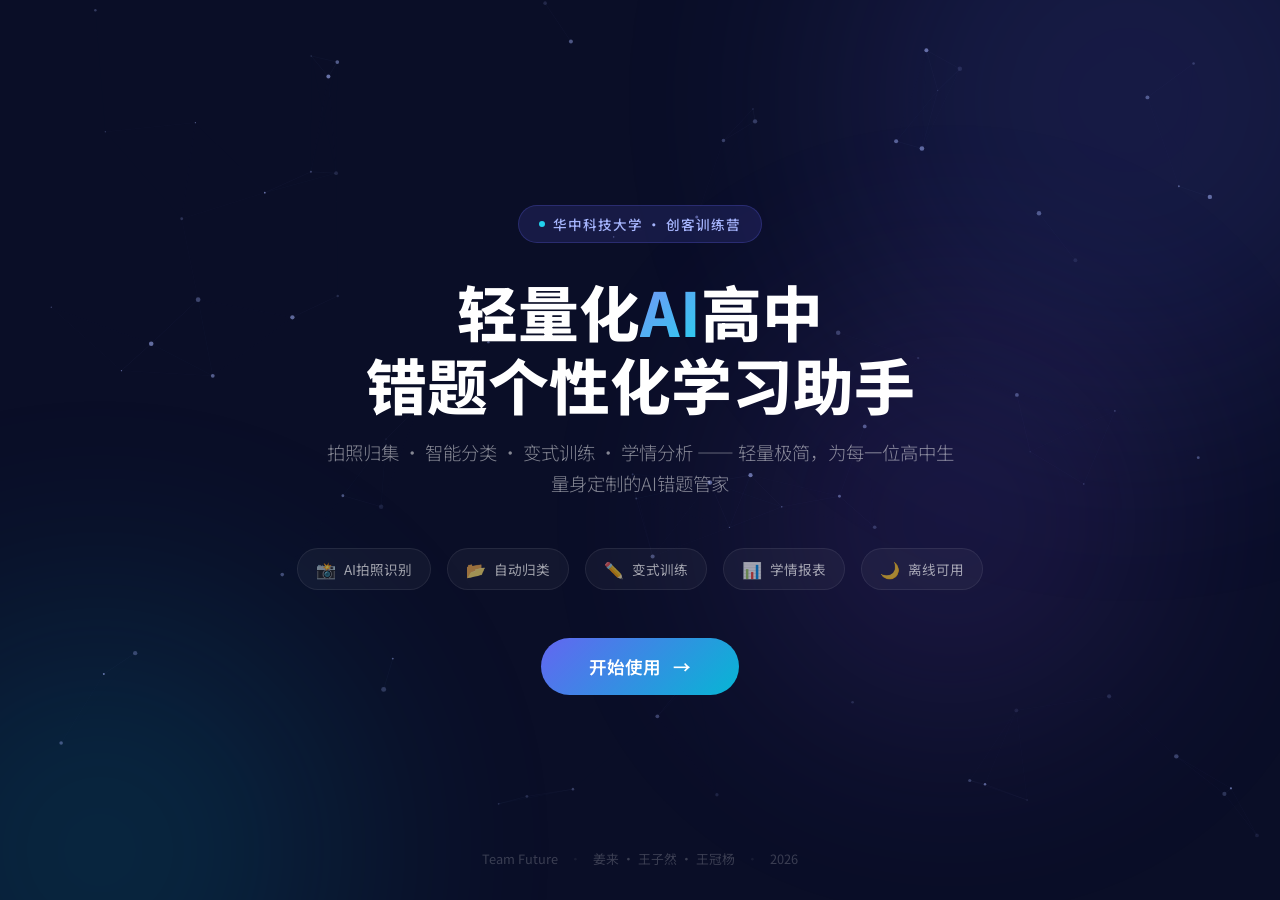
==== index.html @ 43b1c785 "Add files via upload" ====
<!DOCTYPE html>
<html lang="zh-CN">
<head>
<meta charset="UTF-8">
<meta name="viewport" content="width=device-width, initial-scale=1.0">
<title>轻量化AI高中错题个性化学习助手</title>
<style>
  @import url('https://fonts.googleapis.com/css2?family=Inter:wght@300;400;500;600;700;800&family=Noto+Sans+SC:wght@300;400;500;600;700;800&display=swap');

  * { margin: 0; padding: 0; box-sizing: border-box; }

  body {
    font-family: 'Noto Sans SC', 'Inter', -apple-system, BlinkMacSystemFont, sans-serif;
    background: #0a0e27;
    color: #fff;
    overflow: hidden;
    height: 100vh;
    width: 100vw;
  }

  /* 背景粒子 */
  #particles-canvas {
    position: fixed;
    top: 0; left: 0;
    width: 100%; height: 100%;
    z-index: 0;
    pointer-events: none;
  }

  /* 背景渐变 */
  .bg-glow {
    position: fixed;
    border-radius: 50%;
    filter: blur(120px);
    opacity: 0.15;
    pointer-events: none;
    z-index: 0;
  }
  .bg-glow-1 {
    width: 600px; height: 600px;
    background: #6366f1;
    top: -200px; right: -150px;
    animation: glowFloat 20s ease-in-out infinite;
  }
  .bg-glow-2 {
    width: 500px; height: 500px;
    background: #06b6d4;
    bottom: -200px; left: -150px;
    animation: glowFloat 25s ease-in-out infinite reverse;
  }
  .bg-glow-3 {
    width: 400px; height: 400px;
    background: #8b5cf6;
    bottom: 20%; right: 10%;
    animation: glowFloat 18s ease-in-out infinite 5s;
  }

  @keyframes glowFloat {
    0%, 100% { transform: translate(0, 0) scale(1); }
    33% { transform: translate(30px, -50px) scale(1.1); }
    66% { transform: translate(-20px, 30px) scale(0.9); }
  }

  /* 主容器 */
  .container {
    position: relative;
    z-index: 1;
    display: flex;
    flex-direction: column;
    align-items: center;
    justify-content: center;
    height: 100vh;
    padding: 2rem;
    text-align: center;
  }

  /* 顶部标签 */
  .badge {
    display: inline-flex;
    align-items: center;
    gap: 8px;
    padding: 8px 20px;
    border-radius: 100px;
    background: rgba(99, 102, 241, 0.15);
    border: 1px solid rgba(99, 102, 241, 0.25);
    font-size: 0.85rem;
    font-weight: 500;
    color: #a5b4fc;
    letter-spacing: 1px;
    margin-bottom: 2rem;
    opacity: 0;
    animation: fadeSlideUp 0.8s ease 0.2s forwards;
  }
  .badge .dot {
    width: 6px; height: 6px;
    border-radius: 50%;
    background: #22d3ee;
    animation: pulse 2s ease-in-out infinite;
  }
  @keyframes pulse {
    0%, 100% { opacity: 1; }
    50% { opacity: 0.3; }
  }

  /* 主标题 */
  .main-title {
    font-size: clamp(2.2rem, 5vw, 3.8rem);
    font-weight: 800;
    line-height: 1.2;
    margin-bottom: 1rem;
    opacity: 0;
    animation: fadeSlideUp 0.8s ease 0.4s forwards;
  }
  .main-title .highlight {
    background: linear-gradient(135deg, #818cf8, #22d3ee);
    -webkit-background-clip: text;
    -webkit-text-fill-color: transparent;
    background-clip: text;
  }

  /* 副标题 */
  .subtitle {
    font-size: clamp(0.95rem, 1.5vw, 1.15rem);
    font-weight: 300;
    color: rgba(255,255,255,0.5);
    max-width: 640px;
    line-height: 1.7;
    margin-bottom: 3rem;
    opacity: 0;
    animation: fadeSlideUp 0.8s ease 0.6s forwards;
  }

  /* 特性列表 */
  .features {
    display: flex;
    gap: 1rem;
    flex-wrap: wrap;
    justify-content: center;
    margin-bottom: 3rem;
    opacity: 0;
    animation: fadeSlideUp 0.8s ease 0.8s forwards;
  }
  .feature-item {
    display: flex;
    align-items: center;
    gap: 8px;
    padding: 8px 18px;
    border-radius: 100px;
    background: rgba(255,255,255,0.04);
    border: 1px solid rgba(255,255,255,0.08);
    font-size: 0.85rem;
    font-weight: 400;
    color: rgba(255,255,255,0.6);
  }
  .feature-item .icon {
    font-size: 1rem;
  }

  /* 按钮 */
  .btn-start {
    display: inline-flex;
    align-items: center;
    gap: 12px;
    padding: 16px 48px;
    border-radius: 60px;
    border: none;
    background: linear-gradient(135deg, #6366f1, #06b6d4);
    color: #fff;
    font-family: inherit;
    font-size: 1.1rem;
    font-weight: 600;
    cursor: pointer;
    transition: transform 0.2s ease, box-shadow 0.2s ease;
    opacity: 0;
    animation: fadeSlideUp 0.8s ease 1.0s forwards;
    position: relative;
    overflow: hidden;
  }
  .btn-start::before {
    content: '';
    position: absolute;
    inset: 0;
    border-radius: inherit;
    background: linear-gradient(135deg, #818cf8, #22d3ee);
    opacity: 0;
    transition: opacity 0.3s ease;
  }
  .btn-start:hover {
    transform: translateY(-2px);
    box-shadow: 0 12px 40px rgba(99, 102, 241, 0.35);
  }
  .btn-start:hover::before {
    opacity: 1;
  }
  .btn-start span {
    position: relative;
    z-index: 1;
  }
  .btn-start .arrow {
    position: relative;
    z-index: 1;
    transition: transform 0.3s ease;
  }
  .btn-start:hover .arrow {
    transform: translateX(4px);
  }

  /* 底部信息 */
  .footer {
    position: fixed;
    bottom: 2rem;
    left: 0;
    right: 0;
    text-align: center;
    font-size: 0.8rem;
    color: rgba(255,255,255,0.2);
    z-index: 1;
    opacity: 0;
    animation: fadeSlideUp 0.8s ease 1.4s forwards;
  }
  .footer .team {
    display: inline-flex;
    align-items: center;
    gap: 6px;
  }
  .footer .sep {
    margin: 0 8px;
    opacity: 0.3;
  }

  /* 动画 */
  @keyframes fadeSlideUp {
    from {
      opacity: 0;
      transform: translateY(20px);
    }
    to {
      opacity: 1;
      transform: translateY(0);
    }
  }

  /* 响应式 */
  @media (max-width: 640px) {
    .features { gap: 0.6rem; }
    .feature-item { padding: 6px 14px; font-size: 0.78rem; }
    .btn-start { padding: 14px 36px; font-size: 1rem; }
  }
</style>
</head>
<body>

  <!-- 背景光晕 -->
  <div class="bg-glow bg-glow-1"></div>
  <div class="bg-glow bg-glow-2"></div>
  <div class="bg-glow bg-glow-3"></div>

  <!-- 粒子画布 -->
  <canvas id="particles-canvas"></canvas>

  <!-- 主要内容 -->
  <div class="container">
    <div class="badge">
      <span class="dot"></span>
      华中科技大学 · 创客训练营
    </div>

    <h1 class="main-title">
      轻量化<span class="highlight">AI</span>高中<br>
      错题个性化学习助手
    </h1>

    <p class="subtitle">
      拍照归集 · 智能分类 · 变式训练 ·
      学情分析 —— 轻量极简，为每一位高中生量身定制的AI错题管家
    </p>

    <div class="features">
      <div class="feature-item"><span class="icon">📸</span> AI拍照识别</div>
      <div class="feature-item"><span class="icon">📂</span> 自动归类</div>
      <div class="feature-item"><span class="icon">✏️</span> 变式训练</div>
      <div class="feature-item"><span class="icon">📊</span> 学情报表</div>
      <div class="feature-item"><span class="icon">🌙</span> 离线可用</div>
    </div>

    <button class="btn-start" onclick="enterApp()">
      <span>开始使用</span>
      <span class="arrow">→</span>
    </button>
  </div>

  <!-- 底部 -->
  <div class="footer">
    <span class="team">Team Future</span>
    <span class="sep">·</span>
    <span>姜来 · 王子然 · 王冠杨</span>
    <span class="sep">·</span>
    <span>2026</span>
  </div>

  <script>
    // 粒子系统
    const canvas = document.getElementById('particles-canvas');
    const ctx = canvas.getContext('2d');
    let particles = [];
    let animationId;

    function resizeCanvas() {
      canvas.width = window.innerWidth;
      canvas.height = window.innerHeight;
    }
    window.addEventListener('resize', resizeCanvas);
    resizeCanvas();

    class Particle {
      constructor() {
        this.reset();
      }
      reset() {
        this.x = Math.random() * canvas.width;
        this.y = Math.random() * canvas.height;
        this.size = Math.random() * 2 + 0.5;
        this.speedX = (Math.random() - 0.5) * 0.3;
        this.speedY = (Math.random() - 0.5) * 0.3;
        this.opacity = Math.random() * 0.5 + 0.1;
      }
      update() {
        this.x += this.speedX;
        this.y += this.speedY;
        if (this.x < 0 || this.x > canvas.width || this.y < 0 || this.y > canvas.height) {
          this.reset();
        }
      }
      draw() {
        ctx.beginPath();
        ctx.arc(this.x, this.y, this.size, 0, Math.PI * 2);
        ctx.fillStyle = `rgba(165, 180, 252, ${this.opacity})`;
        ctx.fill();
      }
    }

    function initParticles() {
      particles = [];
      const count = Math.min(80, Math.floor(canvas.width * canvas.height / 12000));
      for (let i = 0; i < count; i++) {
        particles.push(new Particle());
      }
    }

    function drawConnections() {
      for (let i = 0; i < particles.length; i++) {
        for (let j = i + 1; j < particles.length; j++) {
          const dx = particles[i].x - particles[j].x;
          const dy = particles[i].y - particles[j].y;
          const dist = Math.sqrt(dx * dx + dy * dy);
          if (dist < 150) {
            ctx.beginPath();
            ctx.moveTo(particles[i].x, particles[i].y);
            ctx.lineTo(particles[j].x, particles[j].y);
            ctx.strokeStyle = `rgba(165, 180, 252, ${0.08 * (1 - dist / 150)})`;
            ctx.lineWidth = 0.5;
            ctx.stroke();
          }
        }
      }
    }

    function animateParticles() {
      ctx.clearRect(0, 0, canvas.width, canvas.height);
      particles.forEach(p => { p.update(); p.draw(); });
      drawConnections();
      animationId = requestAnimationFrame(animateParticles);
    }

    initParticles();
    animateParticles();

    window.addEventListener('resize', () => {
      resizeCanvas();
      initParticles();
    });

    // 进入应用
    function enterApp() {
      const btn = document.querySelector('.btn-start');
      btn.style.transform = 'scale(0.95)';
      btn.style.opacity = '0.5';
      setTimeout(() => {
        window.location.href = 'app.html';
        btn.style.transform = '';
        btn.style.opacity = '';
      }, 300);
    }
  </script>
</body>
</html>
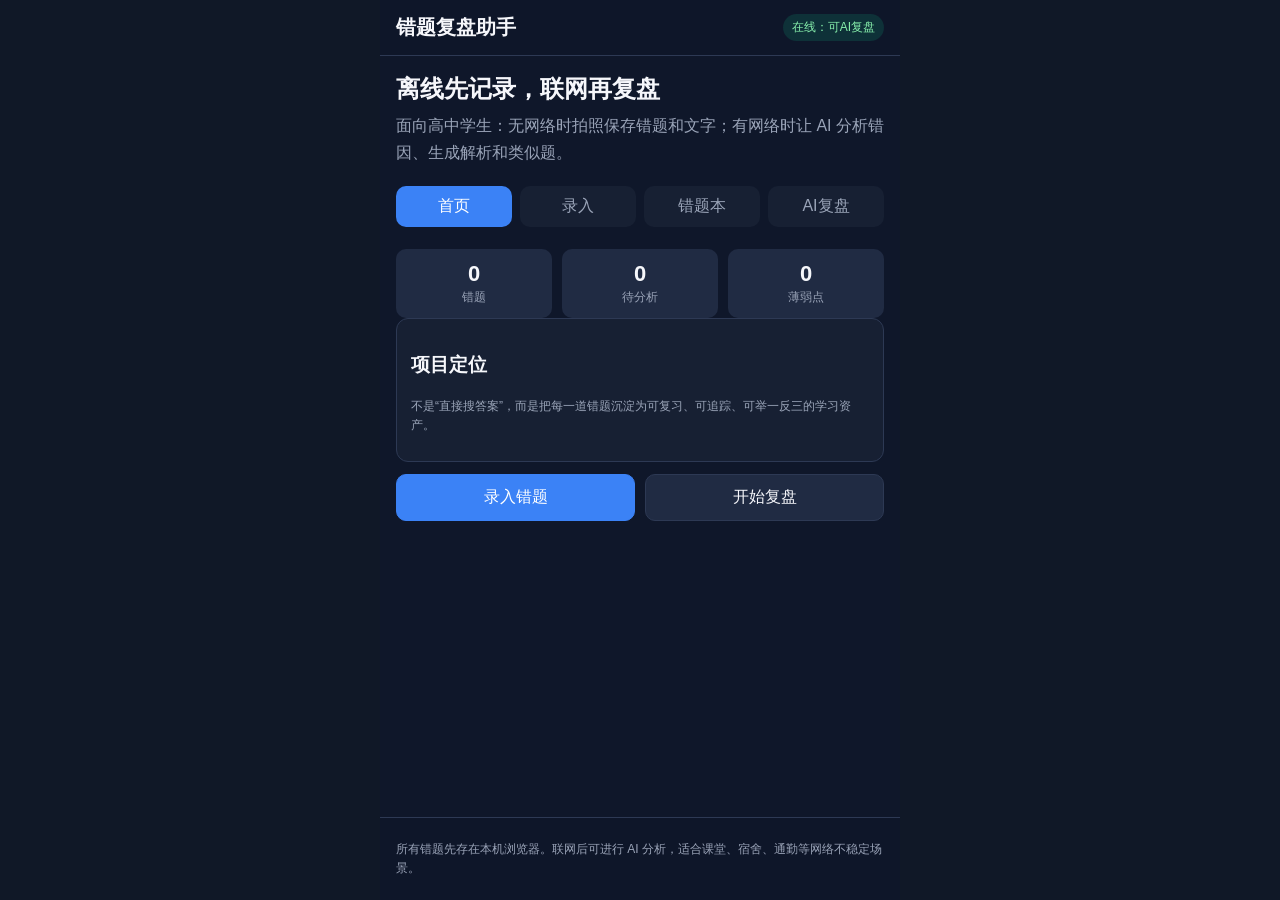
==== commit f9ea6703: "Use assistant app as GitHub Pages homepage" ====
--- a/index.html
+++ b/index.html
@@ -3,394 +3,76 @@
 <head>
 <meta charset="UTF-8">
 <meta name="viewport" content="width=device-width, initial-scale=1.0">
-<title>轻量化AI高中错题个性化学习助手</title>
+<meta name="theme-color" content="#101827">
+<link rel="manifest" href="manifest.json">
+<title>错题复盘助手</title>
 <style>
-  @import url('https://fonts.googleapis.com/css2?family=Inter:wght@300;400;500;600;700;800&family=Noto+Sans+SC:wght@300;400;500;600;700;800&display=swap');
-
-  * { margin: 0; padding: 0; box-sizing: border-box; }
-
-  body {
-    font-family: 'Noto Sans SC', 'Inter', -apple-system, BlinkMacSystemFont, sans-serif;
-    background: #0a0e27;
-    color: #fff;
-    overflow: hidden;
-    height: 100vh;
-    width: 100vw;
-  }
-
-  /* 背景粒子 */
-  #particles-canvas {
-    position: fixed;
-    top: 0; left: 0;
-    width: 100%; height: 100%;
-    z-index: 0;
-    pointer-events: none;
-  }
-
-  /* 背景渐变 */
-  .bg-glow {
-    position: fixed;
-    border-radius: 50%;
-    filter: blur(120px);
-    opacity: 0.15;
-    pointer-events: none;
-    z-index: 0;
-  }
-  .bg-glow-1 {
-    width: 600px; height: 600px;
-    background: #6366f1;
-    top: -200px; right: -150px;
-    animation: glowFloat 20s ease-in-out infinite;
-  }
-  .bg-glow-2 {
-    width: 500px; height: 500px;
-    background: #06b6d4;
-    bottom: -200px; left: -150px;
-    animation: glowFloat 25s ease-in-out infinite reverse;
-  }
-  .bg-glow-3 {
-    width: 400px; height: 400px;
-    background: #8b5cf6;
-    bottom: 20%; right: 10%;
-    animation: glowFloat 18s ease-in-out infinite 5s;
-  }
-
-  @keyframes glowFloat {
-    0%, 100% { transform: translate(0, 0) scale(1); }
-    33% { transform: translate(30px, -50px) scale(1.1); }
-    66% { transform: translate(-20px, 30px) scale(0.9); }
-  }
-
-  /* 主容器 */
-  .container {
-    position: relative;
-    z-index: 1;
-    display: flex;
-    flex-direction: column;
-    align-items: center;
-    justify-content: center;
-    height: 100vh;
-    padding: 2rem;
-    text-align: center;
-  }
-
-  /* 顶部标签 */
-  .badge {
-    display: inline-flex;
-    align-items: center;
-    gap: 8px;
-    padding: 8px 20px;
-    border-radius: 100px;
-    background: rgba(99, 102, 241, 0.15);
-    border: 1px solid rgba(99, 102, 241, 0.25);
-    font-size: 0.85rem;
-    font-weight: 500;
-    color: #a5b4fc;
-    letter-spacing: 1px;
-    margin-bottom: 2rem;
-    opacity: 0;
-    animation: fadeSlideUp 0.8s ease 0.2s forwards;
-  }
-  .badge .dot {
-    width: 6px; height: 6px;
-    border-radius: 50%;
-    background: #22d3ee;
-    animation: pulse 2s ease-in-out infinite;
-  }
-  @keyframes pulse {
-    0%, 100% { opacity: 1; }
-    50% { opacity: 0.3; }
-  }
-
-  /* 主标题 */
-  .main-title {
-    font-size: clamp(2.2rem, 5vw, 3.8rem);
-    font-weight: 800;
-    line-height: 1.2;
-    margin-bottom: 1rem;
-    opacity: 0;
-    animation: fadeSlideUp 0.8s ease 0.4s forwards;
-  }
-  .main-title .highlight {
-    background: linear-gradient(135deg, #818cf8, #22d3ee);
-    -webkit-background-clip: text;
-    -webkit-text-fill-color: transparent;
-    background-clip: text;
-  }
-
-  /* 副标题 */
-  .subtitle {
-    font-size: clamp(0.95rem, 1.5vw, 1.15rem);
-    font-weight: 300;
-    color: rgba(255,255,255,0.5);
-    max-width: 640px;
-    line-height: 1.7;
-    margin-bottom: 3rem;
-    opacity: 0;
-    animation: fadeSlideUp 0.8s ease 0.6s forwards;
-  }
-
-  /* 特性列表 */
-  .features {
-    display: flex;
-    gap: 1rem;
-    flex-wrap: wrap;
-    justify-content: center;
-    margin-bottom: 3rem;
-    opacity: 0;
-    animation: fadeSlideUp 0.8s ease 0.8s forwards;
-  }
-  .feature-item {
-    display: flex;
-    align-items: center;
-    gap: 8px;
-    padding: 8px 18px;
-    border-radius: 100px;
-    background: rgba(255,255,255,0.04);
-    border: 1px solid rgba(255,255,255,0.08);
-    font-size: 0.85rem;
-    font-weight: 400;
-    color: rgba(255,255,255,0.6);
-  }
-  .feature-item .icon {
-    font-size: 1rem;
-  }
-
-  /* 按钮 */
-  .btn-start {
-    display: inline-flex;
-    align-items: center;
-    gap: 12px;
-    padding: 16px 48px;
-    border-radius: 60px;
-    border: none;
-    background: linear-gradient(135deg, #6366f1, #06b6d4);
-    color: #fff;
-    font-family: inherit;
-    font-size: 1.1rem;
-    font-weight: 600;
-    cursor: pointer;
-    transition: transform 0.2s ease, box-shadow 0.2s ease;
-    opacity: 0;
-    animation: fadeSlideUp 0.8s ease 1.0s forwards;
-    position: relative;
-    overflow: hidden;
-  }
-  .btn-start::before {
-    content: '';
-    position: absolute;
-    inset: 0;
-    border-radius: inherit;
-    background: linear-gradient(135deg, #818cf8, #22d3ee);
-    opacity: 0;
-    transition: opacity 0.3s ease;
-  }
-  .btn-start:hover {
-    transform: translateY(-2px);
-    box-shadow: 0 12px 40px rgba(99, 102, 241, 0.35);
-  }
-  .btn-start:hover::before {
-    opacity: 1;
-  }
-  .btn-start span {
-    position: relative;
-    z-index: 1;
-  }
-  .btn-start .arrow {
-    position: relative;
-    z-index: 1;
-    transition: transform 0.3s ease;
-  }
-  .btn-start:hover .arrow {
-    transform: translateX(4px);
-  }
-
-  /* 底部信息 */
-  .footer {
-    position: fixed;
-    bottom: 2rem;
-    left: 0;
-    right: 0;
-    text-align: center;
-    font-size: 0.8rem;
-    color: rgba(255,255,255,0.2);
-    z-index: 1;
-    opacity: 0;
-    animation: fadeSlideUp 0.8s ease 1.4s forwards;
-  }
-  .footer .team {
-    display: inline-flex;
-    align-items: center;
-    gap: 6px;
-  }
-  .footer .sep {
-    margin: 0 8px;
-    opacity: 0.3;
-  }
-
-  /* 动画 */
-  @keyframes fadeSlideUp {
-    from {
-      opacity: 0;
-      transform: translateY(20px);
-    }
-    to {
-      opacity: 1;
-      transform: translateY(0);
-    }
-  }
-
-  /* 响应式 */
-  @media (max-width: 640px) {
-    .features { gap: 0.6rem; }
-    .feature-item { padding: 6px 14px; font-size: 0.78rem; }
-    .btn-start { padding: 14px 36px; font-size: 1rem; }
-  }
+:root{--bg:#101827;--panel:#172033;--panel2:#202b43;--text:#f6f7fb;--muted:#9aa4b8;--line:#2d3954;--blue:#3b82f6;--green:#10b981;--red:#ef4444;--yellow:#f59e0b;--cyan:#06b6d4}*{box-sizing:border-box}body{margin:0;background:var(--bg);color:var(--text);font-family:-apple-system,BlinkMacSystemFont,"PingFang SC","Microsoft YaHei",sans-serif}button,input,select,textarea{font:inherit}button{border:0;cursor:pointer}.app{max-width:520px;min-height:100vh;margin:0 auto;background:#0f172a}.top{position:sticky;top:0;z-index:5;padding:14px 16px;background:rgba(15,23,42,.94);backdrop-filter:blur(12px);border-bottom:1px solid var(--line)}.brand{display:flex;align-items:center;justify-content:space-between;gap:12px}.brand h1{font-size:20px;margin:0}.net{font-size:12px;padding:5px 9px;border-radius:999px;background:#26324c;color:var(--muted)}.net.online{background:rgba(16,185,129,.16);color:#86efac}.hero{padding:18px 16px 8px}.hero h2{font-size:24px;line-height:1.25;margin:0 0 8px}.hero p{margin:0;color:var(--muted);line-height:1.7}.tabs{display:grid;grid-template-columns:repeat(4,1fr);gap:8px;padding:12px 16px}.tab{padding:10px 4px;border-radius:10px;background:var(--panel);color:var(--muted)}.tab.active{background:var(--blue);color:white}.page{display:none;padding:10px 16px 92px}.page.active{display:block}.card{background:var(--panel);border:1px solid var(--line);border-radius:12px;padding:14px;margin-bottom:12px}.grid{display:grid;grid-template-columns:repeat(3,1fr);gap:10px}.stat{background:var(--panel2);border-radius:10px;padding:12px;text-align:center}.stat b{display:block;font-size:22px}.stat span{font-size:12px;color:var(--muted)}.actions{display:grid;grid-template-columns:1fr 1fr;gap:10px}.btn{padding:12px 14px;border-radius:10px;background:var(--panel2);color:var(--text);border:1px solid var(--line)}.btn.primary{background:var(--blue);border-color:var(--blue);color:#fff}.btn.green{background:var(--green);border-color:var(--green);color:#052e24}.btn.red{background:var(--red);border-color:var(--red);color:#fff}.btn.full{width:100%}.field{margin:10px 0}.field label{display:block;margin-bottom:6px;color:var(--muted);font-size:13px}.field input,.field select,.field textarea{width:100%;border:1px solid var(--line);border-radius:10px;background:#0b1220;color:var(--text);padding:11px 12px}.field textarea{min-height:110px;resize:vertical}.preview{min-height:180px;border:1px dashed var(--line);border-radius:12px;background:#0b1220;display:flex;align-items:center;justify-content:center;overflow:hidden;color:var(--muted);text-align:center}.preview img{width:100%;height:auto;display:block}.item{padding:12px;border-radius:10px;background:var(--panel2);border:1px solid var(--line);margin-bottom:10px}.item h3{margin:0 0 6px;font-size:16px}.meta{font-size:12px;color:var(--muted)}.pill{display:inline-block;margin:6px 6px 0 0;padding:4px 8px;border-radius:999px;background:#0b1220;color:#cbd5e1;font-size:12px}.analysis{white-space:pre-wrap;line-height:1.7;color:#dbeafe}.empty{padding:26px;text-align:center;color:var(--muted)}.bottom{position:fixed;left:50%;bottom:0;transform:translateX(-50%);width:100%;max-width:520px;padding:10px 16px;background:rgba(15,23,42,.95);border-top:1px solid var(--line)}.hint{font-size:12px;color:var(--muted);line-height:1.6}.toast{position:fixed;left:50%;top:18px;transform:translateX(-50%);background:#111827;color:white;border:1px solid var(--line);border-radius:10px;padding:10px 14px;opacity:0;pointer-events:none;transition:.2s;z-index:20}.toast.show{opacity:1}@media(max-width:380px){.tabs{grid-template-columns:repeat(2,1fr)}.actions,.grid{grid-template-columns:1fr}}
 </style>
 </head>
 <body>
+<div class="toast" id="toast"></div>
+<div class="app">
+  <header class="top"><div class="brand"><h1>错题复盘助手</h1><span class="net" id="netState">检测网络中</span></div></header>
+  <section class="hero"><h2>离线先记录，联网再复盘</h2><p>面向高中学生：无网络时拍照保存错题和文字；有网络时让 AI 分析错因、生成解析和类似题。</p></section>
+  <nav class="tabs">
+    <button class="tab active" data-page="home">首页</button><button class="tab" data-page="capture">录入</button><button class="tab" data-page="book">错题本</button><button class="tab" data-page="review">AI复盘</button>
+  </nav>
 
-  <!-- 背景光晕 -->
-  <div class="bg-glow bg-glow-1"></div>
-  <div class="bg-glow bg-glow-2"></div>
-  <div class="bg-glow bg-glow-3"></div>
+  <main>
+    <section class="page active" id="home">
+      <div class="grid">
+        <div class="stat"><b id="totalCount">0</b><span>错题</span></div><div class="stat"><b id="pendingCount">0</b><span>待分析</span></div><div class="stat"><b id="weakCount">0</b><span>薄弱点</span></div>
+      </div>
+      <div class="card"><h3>项目定位</h3><p class="hint">不是“直接搜答案”，而是把每一道错题沉淀为可复习、可追踪、可举一反三的学习资产。</p></div>
+      <div class="actions"><button class="btn primary" onclick="showPage('capture')">录入错题</button><button class="btn" onclick="showPage('review')">开始复盘</button></div>
+    </section>
 
-  <!-- 粒子画布 -->
-  <canvas id="particles-canvas"></canvas>
+    <section class="page" id="capture">
+      <div class="card">
+        <div class="preview" id="imagePreview">拍照或上传错题图片<br>离线状态也会保存到本机</div>
+        <input id="fileInput" type="file" accept="image/*" capture="environment" hidden>
+        <div class="actions" style="margin-top:12px"><button class="btn primary" onclick="pickImage()">拍照/上传</button><button class="btn" onclick="offlineRecognize()">离线识别</button></div>
+        <p class="hint">说明：网页版离线 OCR 需要模型资源已缓存。未缓存时会保留图片，并让你手动校正题目文字。</p>
+      </div>
+      <div class="card">
+        <div class="field"><label>题目文字</label><textarea id="questionText" placeholder="AI 识别结果或手动输入题目..."></textarea></div>
+        <div class="field"><label>学科</label><select id="subject"><option>数学</option><option>语文</option><option>英语</option><option>物理</option><option>化学</option><option>生物</option><option>历史</option><option>政治</option><option>地理</option></select></div>
+        <div class="field"><label>知识点/错因</label><input id="topic" placeholder="例如：函数单调性、审题不清、公式混淆"></div>
+        <button class="btn green full" onclick="saveMistake()">保存到离线错题本</button>
+      </div>
+    </section>
 
-  <!-- 主要内容 -->
-  <div class="container">
-    <div class="badge">
-      <span class="dot"></span>
-      华中科技大学 · 创客训练营
-    </div>
+    <section class="page" id="book"><div id="mistakeList"></div></section>
 
-    <h1 class="main-title">
-      轻量化<span class="highlight">AI</span>高中<br>
-      错题个性化学习助手
-    </h1>
-
-    <p class="subtitle">
-      拍照归集 · 智能分类 · 变式训练 ·
-      学情分析 —— 轻量极简，为每一位高中生量身定制的AI错题管家
-    </p>
-
-    <div class="features">
-      <div class="feature-item"><span class="icon">📸</span> AI拍照识别</div>
-      <div class="feature-item"><span class="icon">📂</span> 自动归类</div>
-      <div class="feature-item"><span class="icon">✏️</span> 变式训练</div>
-      <div class="feature-item"><span class="icon">📊</span> 学情报表</div>
-      <div class="feature-item"><span class="icon">🌙</span> 离线可用</div>
-    </div>
-
-    <button class="btn-start" onclick="enterApp()">
-      <span>开始使用</span>
-      <span class="arrow">→</span>
-    </button>
-  </div>
-
-  <!-- 底部 -->
-  <div class="footer">
-    <span class="team">Team Future</span>
-    <span class="sep">·</span>
-    <span>姜来 · 王子然 · 王冠杨</span>
-    <span class="sep">·</span>
-    <span>2026</span>
-  </div>
-
-  <script>
-    // 粒子系统
-    const canvas = document.getElementById('particles-canvas');
-    const ctx = canvas.getContext('2d');
-    let particles = [];
-    let animationId;
-
-    function resizeCanvas() {
-      canvas.width = window.innerWidth;
-      canvas.height = window.innerHeight;
-    }
-    window.addEventListener('resize', resizeCanvas);
-    resizeCanvas();
-
-    class Particle {
-      constructor() {
-        this.reset();
-      }
-      reset() {
-        this.x = Math.random() * canvas.width;
-        this.y = Math.random() * canvas.height;
-        this.size = Math.random() * 2 + 0.5;
-        this.speedX = (Math.random() - 0.5) * 0.3;
-        this.speedY = (Math.random() - 0.5) * 0.3;
-        this.opacity = Math.random() * 0.5 + 0.1;
-      }
-      update() {
-        this.x += this.speedX;
-        this.y += this.speedY;
-        if (this.x < 0 || this.x > canvas.width || this.y < 0 || this.y > canvas.height) {
-          this.reset();
-        }
-      }
-      draw() {
-        ctx.beginPath();
-        ctx.arc(this.x, this.y, this.size, 0, Math.PI * 2);
-        ctx.fillStyle = `rgba(165, 180, 252, ${this.opacity})`;
-        ctx.fill();
-      }
-    }
-
-    function initParticles() {
-      particles = [];
-      const count = Math.min(80, Math.floor(canvas.width * canvas.height / 12000));
-      for (let i = 0; i < count; i++) {
-        particles.push(new Particle());
-      }
-    }
-
-    function drawConnections() {
-      for (let i = 0; i < particles.length; i++) {
-        for (let j = i + 1; j < particles.length; j++) {
-          const dx = particles[i].x - particles[j].x;
-          const dy = particles[i].y - particles[j].y;
-          const dist = Math.sqrt(dx * dx + dy * dy);
-          if (dist < 150) {
-            ctx.beginPath();
-            ctx.moveTo(particles[i].x, particles[i].y);
-            ctx.lineTo(particles[j].x, particles[j].y);
-            ctx.strokeStyle = `rgba(165, 180, 252, ${0.08 * (1 - dist / 150)})`;
-            ctx.lineWidth = 0.5;
-            ctx.stroke();
-          }
-        }
-      }
-    }
-
-    function animateParticles() {
-      ctx.clearRect(0, 0, canvas.width, canvas.height);
-      particles.forEach(p => { p.update(); p.draw(); });
-      drawConnections();
-      animationId = requestAnimationFrame(animateParticles);
-    }
-
-    initParticles();
-    animateParticles();
-
-    window.addEventListener('resize', () => {
-      resizeCanvas();
-      initParticles();
-    });
-
-    // 进入应用
-    function enterApp() {
-      const btn = document.querySelector('.btn-start');
-      btn.style.transform = 'scale(0.95)';
-      btn.style.opacity = '0.5';
-      setTimeout(() => {
-        window.location.href = 'app.html';
-        btn.style.transform = '';
-        btn.style.opacity = '';
-      }, 300);
-    }
-  </script>
+    <section class="page" id="review">
+      <div class="card"><h3>联网 AI 复盘</h3><p class="hint">选择一道错题后，系统会生成错因分析、解题思路和 3 道类似题。当前版本内置演示分析，也预留了真实 AI 接口位置。</p></div>
+      <div id="reviewList"></div>
+      <div class="card" id="analysisBox" style="display:none"><h3>AI 分析结果</h3><div class="analysis" id="analysisText"></div></div>
+    </section>
+  </main>
+  <div class="bottom"><p class="hint">所有错题先存在本机浏览器。联网后可进行 AI 分析，适合课堂、宿舍、通勤等网络不稳定场景。</p></div>
+</div>
+<script>
+const STORAGE_KEY='offline-ai-error-collector-v1';let imageData='';let mistakes=[];
+function load(){try{mistakes=JSON.parse(localStorage.getItem(STORAGE_KEY)||'[]')}catch{mistakes=[]}render()}
+function persist(){localStorage.setItem(STORAGE_KEY,JSON.stringify(mistakes))}
+function toast(msg){const el=document.getElementById('toast');el.textContent=msg;el.classList.add('show');setTimeout(()=>el.classList.remove('show'),2200)}
+function showPage(id){document.querySelectorAll('.page').forEach(p=>p.classList.toggle('active',p.id===id));document.querySelectorAll('.tab').forEach(t=>t.classList.toggle('active',t.dataset.page===id));if(id==='book'||id==='review')render()}
+document.querySelectorAll('.tab').forEach(btn=>btn.addEventListener('click',()=>showPage(btn.dataset.page)));
+function updateNet(){const el=document.getElementById('netState');el.textContent=navigator.onLine?'在线：可AI复盘':'离线：可记录';el.classList.toggle('online',navigator.onLine)}
+window.addEventListener('online',updateNet);window.addEventListener('offline',updateNet);
+function pickImage(){document.getElementById('fileInput').click()}
+document.getElementById('fileInput').addEventListener('change',e=>{const f=e.target.files[0];if(!f)return;const reader=new FileReader();reader.onload=()=>{imageData=reader.result;document.getElementById('imagePreview').innerHTML='<img alt="错题图片" src="'+imageData+'">';toast('图片已保存，可继续识别或手动输入')};reader.readAsDataURL(f);e.target.value=''});
+function offlineRecognize(){const text=document.getElementById('questionText');if(!imageData){toast('请先拍照或上传图片');return}if(text.value.trim()){toast('已保留当前文字，可直接保存');return}text.value='[离线识别待校正] 请在这里补充或修改题目文字。';toast('离线 OCR 资源未接入，已进入手动校正模式')}
+function guessSubject(q){const rules={数学:/函数|方程|几何|导数|概率|数列|三角|向量|不等式|x|y/i,物理:/速度|加速度|电场|磁场|牛顿|动量|电路|压强/i,化学:/离子|反应|溶液|摩尔|氧化|还原|元素|分子/i,生物:/细胞|基因|遗传|光合|生态|DNA|RNA/i,英语:/grammar|read|write|translate|vocabulary|cloze/i,语文:/文言|阅读|作文|修辞|成语|病句/i};for(const k in rules){if(rules[k].test(q))return k}return document.getElementById('subject').value}
+function saveMistake(){const q=document.getElementById('questionText').value.trim();if(!q){toast('请先输入题目文字');return}const item={id:Date.now(),question:q,subject:guessSubject(q),topic:document.getElementById('topic').value.trim()||'待归类',image:imageData,createdAt:new Date().toLocaleString('zh-CN'),analysis:''};mistakes.unshift(item);persist();imageData='';document.getElementById('imagePreview').innerHTML='拍照或上传错题图片<br>离线状态也会保存到本机';document.getElementById('questionText').value='';document.getElementById('topic').value='';toast('已保存到离线错题本');showPage('book')}
+function render(){document.getElementById('totalCount').textContent=mistakes.length;document.getElementById('pendingCount').textContent=mistakes.filter(m=>!m.analysis).length;document.getElementById('weakCount').textContent=new Set(mistakes.map(m=>m.topic)).size;const list=document.getElementById('mistakeList');const review=document.getElementById('reviewList');if(!mistakes.length){list.innerHTML='<div class="empty">还没有错题，先去录入一题吧。</div>';review.innerHTML='<div class="empty">暂无可复盘错题。</div>';return}list.innerHTML=mistakes.map(m=>'<article class="item"><h3>'+esc(m.subject)+' · '+esc(m.topic)+'</h3><p>'+esc(short(m.question,90))+'</p><div class="meta">'+m.createdAt+(m.analysis?' · 已分析':' · 待分析')+'</div><span class="pill" onclick="removeMistake('+m.id+')">删除</span></article>').join('');review.innerHTML=mistakes.map(m=>'<article class="item"><h3>'+esc(m.subject)+' · '+esc(m.topic)+'</h3><p>'+esc(short(m.question,70))+'</p><button class="btn primary full" onclick="analyze('+m.id+')">AI 分析并生成类似题</button></article>').join('')}
+function analyze(id){const m=mistakes.find(x=>x.id===id);if(!m)return;const similar=makeSimilar(m);const result='【错因分析】\n这道题建议重点检查：'+m.topic+'。常见问题包括概念边界不清、条件提取不完整、步骤跳跃。\n\n【解题建议】\n1. 先圈出题干中的已知条件和目标。\n2. 写出对应知识点的核心公式或方法。\n3. 每一步计算后回看单位、范围或逻辑条件。\n\n【举一反三】\n'+similar.map((s,i)=>(i+1)+'. '+s).join('\n')+'\n\n【复习安排】\n今天订正一次，明天做类似题，三天后再回看原题。';m.analysis=result;persist();document.getElementById('analysisText').textContent=result;document.getElementById('analysisBox').style.display='block';render();toast(navigator.onLine?'已生成 AI 复盘':'当前离线，已生成本地演示复盘')}
+function makeSimilar(m){const s=m.subject;if(s==='数学')return ['已知函数 f(x)=x^2-2x，求其单调区间。','解方程 x^2-5x+6=0，并说明解题步骤。','某数列满足 a(n+1)=a(n)+3，求第 10 项。'];if(s==='物理')return ['物体做匀加速直线运动，已知初速度和加速度，求 5 秒后的速度。','分析斜面上物体受力，并判断摩擦力方向。','已知电压和电阻，计算电流并说明依据。'];if(s==='英语')return ['阅读短文并判断作者观点。','选择正确时态完成句子。','根据上下文猜测划线单词含义。'];return ['提取题干关键信息并写出解题思路。','换一个条件后重新求解同类问题。','说明本题最容易出错的一步是什么。']}
+function removeMistake(id){mistakes=mistakes.filter(m=>m.id!==id);persist();render();toast('已删除')}
+function short(s,n){return s.length>n?s.slice(0,n)+'...':s}function esc(s){return String(s||'').replace(/[&<>"]/g,c=>({'&':'&amp;','<':'&lt;','>':'&gt;','"':'&quot;'}[c]))}
+if('serviceWorker'in navigator){navigator.serviceWorker.register('sw.js').catch(()=>{})}updateNet();load();
+</script>
 </body>
 </html>
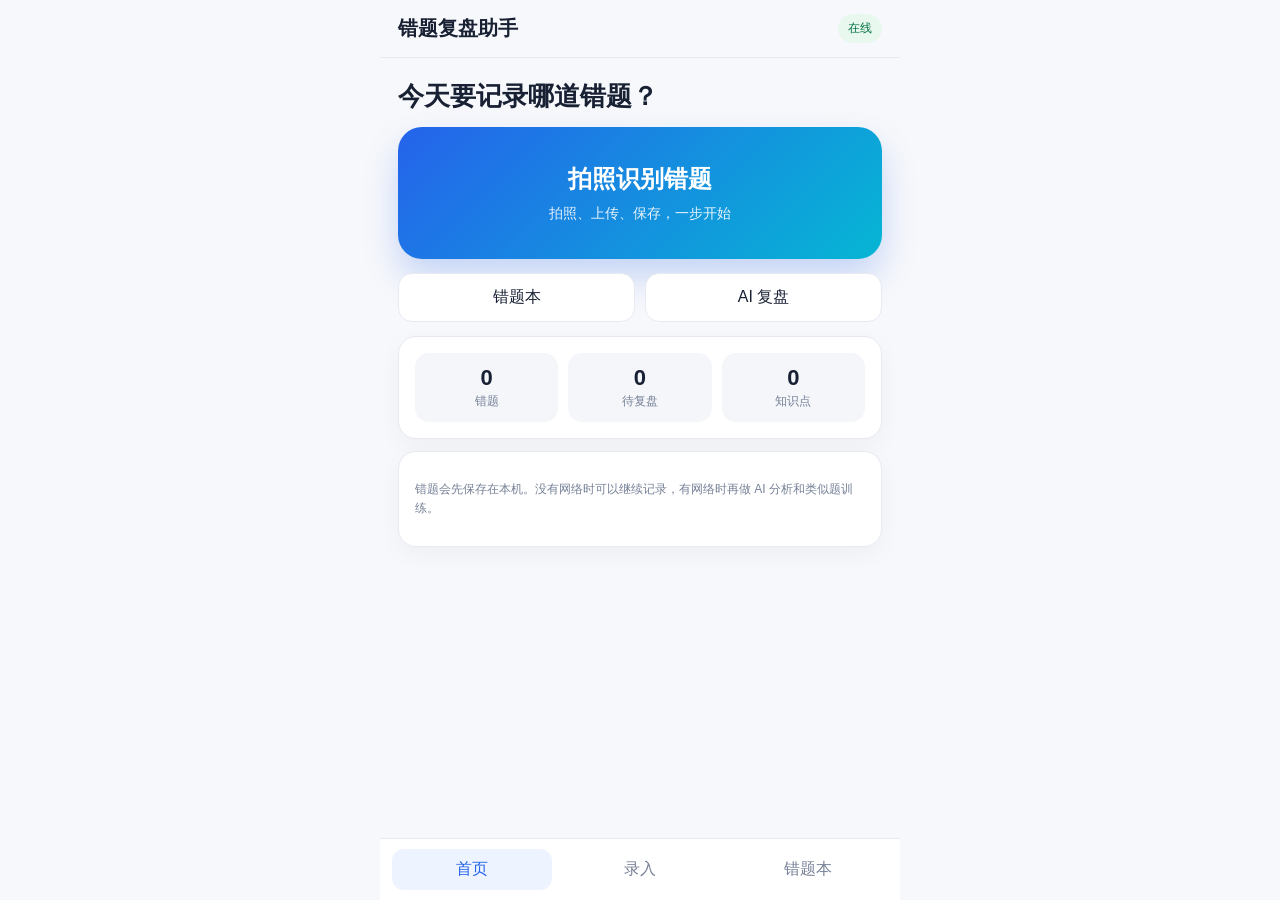
==== commit bde4c97b: "Sync homepage with simplified assistant UI" ====
--- a/index.html
+++ b/index.html
@@ -3,73 +3,48 @@
 <head>
 <meta charset="UTF-8">
 <meta name="viewport" content="width=device-width, initial-scale=1.0">
-<meta name="theme-color" content="#101827">
+<meta name="theme-color" content="#f7f8fb">
 <link rel="manifest" href="manifest.json">
 <title>错题复盘助手</title>
 <style>
-:root{--bg:#101827;--panel:#172033;--panel2:#202b43;--text:#f6f7fb;--muted:#9aa4b8;--line:#2d3954;--blue:#3b82f6;--green:#10b981;--red:#ef4444;--yellow:#f59e0b;--cyan:#06b6d4}*{box-sizing:border-box}body{margin:0;background:var(--bg);color:var(--text);font-family:-apple-system,BlinkMacSystemFont,"PingFang SC","Microsoft YaHei",sans-serif}button,input,select,textarea{font:inherit}button{border:0;cursor:pointer}.app{max-width:520px;min-height:100vh;margin:0 auto;background:#0f172a}.top{position:sticky;top:0;z-index:5;padding:14px 16px;background:rgba(15,23,42,.94);backdrop-filter:blur(12px);border-bottom:1px solid var(--line)}.brand{display:flex;align-items:center;justify-content:space-between;gap:12px}.brand h1{font-size:20px;margin:0}.net{font-size:12px;padding:5px 9px;border-radius:999px;background:#26324c;color:var(--muted)}.net.online{background:rgba(16,185,129,.16);color:#86efac}.hero{padding:18px 16px 8px}.hero h2{font-size:24px;line-height:1.25;margin:0 0 8px}.hero p{margin:0;color:var(--muted);line-height:1.7}.tabs{display:grid;grid-template-columns:repeat(4,1fr);gap:8px;padding:12px 16px}.tab{padding:10px 4px;border-radius:10px;background:var(--panel);color:var(--muted)}.tab.active{background:var(--blue);color:white}.page{display:none;padding:10px 16px 92px}.page.active{display:block}.card{background:var(--panel);border:1px solid var(--line);border-radius:12px;padding:14px;margin-bottom:12px}.grid{display:grid;grid-template-columns:repeat(3,1fr);gap:10px}.stat{background:var(--panel2);border-radius:10px;padding:12px;text-align:center}.stat b{display:block;font-size:22px}.stat span{font-size:12px;color:var(--muted)}.actions{display:grid;grid-template-columns:1fr 1fr;gap:10px}.btn{padding:12px 14px;border-radius:10px;background:var(--panel2);color:var(--text);border:1px solid var(--line)}.btn.primary{background:var(--blue);border-color:var(--blue);color:#fff}.btn.green{background:var(--green);border-color:var(--green);color:#052e24}.btn.red{background:var(--red);border-color:var(--red);color:#fff}.btn.full{width:100%}.field{margin:10px 0}.field label{display:block;margin-bottom:6px;color:var(--muted);font-size:13px}.field input,.field select,.field textarea{width:100%;border:1px solid var(--line);border-radius:10px;background:#0b1220;color:var(--text);padding:11px 12px}.field textarea{min-height:110px;resize:vertical}.preview{min-height:180px;border:1px dashed var(--line);border-radius:12px;background:#0b1220;display:flex;align-items:center;justify-content:center;overflow:hidden;color:var(--muted);text-align:center}.preview img{width:100%;height:auto;display:block}.item{padding:12px;border-radius:10px;background:var(--panel2);border:1px solid var(--line);margin-bottom:10px}.item h3{margin:0 0 6px;font-size:16px}.meta{font-size:12px;color:var(--muted)}.pill{display:inline-block;margin:6px 6px 0 0;padding:4px 8px;border-radius:999px;background:#0b1220;color:#cbd5e1;font-size:12px}.analysis{white-space:pre-wrap;line-height:1.7;color:#dbeafe}.empty{padding:26px;text-align:center;color:var(--muted)}.bottom{position:fixed;left:50%;bottom:0;transform:translateX(-50%);width:100%;max-width:520px;padding:10px 16px;background:rgba(15,23,42,.95);border-top:1px solid var(--line)}.hint{font-size:12px;color:var(--muted);line-height:1.6}.toast{position:fixed;left:50%;top:18px;transform:translateX(-50%);background:#111827;color:white;border:1px solid var(--line);border-radius:10px;padding:10px 14px;opacity:0;pointer-events:none;transition:.2s;z-index:20}.toast.show{opacity:1}@media(max-width:380px){.tabs{grid-template-columns:repeat(2,1fr)}.actions,.grid{grid-template-columns:1fr}}
+:root{--bg:#f7f8fb;--card:#fff;--text:#182033;--muted:#768197;--line:#e7eaf0;--blue:#2563eb;--green:#16a34a;--orange:#f59e0b;--red:#ef4444}*{box-sizing:border-box}body{margin:0;background:var(--bg);color:var(--text);font-family:-apple-system,BlinkMacSystemFont,"PingFang SC","Microsoft YaHei",sans-serif}button,input,select,textarea{font:inherit}button{border:0;cursor:pointer}.app{max-width:520px;min-height:100vh;margin:0 auto;padding-bottom:92px}.top{position:sticky;top:0;z-index:5;background:rgba(247,248,251,.92);backdrop-filter:blur(14px);padding:14px 18px;border-bottom:1px solid var(--line);display:flex;align-items:center;justify-content:space-between}.top h1{margin:0;font-size:20px}.net{font-size:12px;color:var(--muted);padding:6px 10px;border-radius:999px;background:#eef1f6}.net.online{color:#087443;background:#e8f8ef}.hero{padding:22px 18px 14px}.hello{font-size:26px;line-height:1.25;margin:0 0 14px}.cameraBtn{width:100%;height:132px;border-radius:24px;background:linear-gradient(135deg,#2563eb,#06b6d4);color:#fff;box-shadow:0 18px 35px rgba(37,99,235,.24);display:flex;flex-direction:column;align-items:center;justify-content:center;gap:10px}.cameraBtn b{font-size:24px}.cameraBtn span{font-size:14px;opacity:.9}.quick{display:grid;grid-template-columns:1fr 1fr;gap:10px;padding:0 18px 14px}.quick button,.btn{border-radius:14px;background:var(--card);color:var(--text);border:1px solid var(--line);padding:13px 12px}.quick button.active,.btn.primary{background:var(--blue);border-color:var(--blue);color:#fff}.page{display:none;padding:0 18px}.page.active{display:block}.card{background:var(--card);border:1px solid var(--line);border-radius:18px;padding:16px;margin-bottom:12px;box-shadow:0 8px 24px rgba(24,32,51,.04)}.row{display:grid;grid-template-columns:repeat(3,1fr);gap:10px}.stat{text-align:center;background:#f4f6fa;border-radius:14px;padding:12px}.stat b{display:block;font-size:22px}.stat span{font-size:12px;color:var(--muted)}.preview{min-height:190px;border:1px dashed #cdd4df;border-radius:18px;background:#f8fafc;display:flex;align-items:center;justify-content:center;text-align:center;color:var(--muted);overflow:hidden}.preview img{width:100%;display:block}.field{margin-top:12px}.field label{display:block;font-size:13px;color:var(--muted);margin-bottom:7px}.field input,.field select,.field textarea{width:100%;border:1px solid var(--line);border-radius:14px;background:#fff;color:var(--text);padding:12px}.field textarea{min-height:104px;resize:vertical}.actions{display:grid;grid-template-columns:1fr 1fr;gap:10px;margin-top:12px}.btn.full{width:100%;margin-top:12px}.btn.green{background:var(--green);border-color:var(--green);color:#fff}.item{background:#fff;border:1px solid var(--line);border-radius:16px;padding:14px;margin-bottom:10px}.item h3{margin:0 0 7px;font-size:16px}.item p{margin:0 0 8px;color:#3b4558;line-height:1.55}.meta,.hint{font-size:12px;color:var(--muted);line-height:1.6}.pill{display:inline-block;margin-right:8px;padding:5px 9px;border-radius:999px;background:#eef1f6;color:#526078;font-size:12px}.analysis{white-space:pre-wrap;line-height:1.75;color:#26344d}.empty{text-align:center;color:var(--muted);padding:34px 12px}.toast{position:fixed;left:50%;top:18px;transform:translateX(-50%);background:#172033;color:#fff;padding:10px 14px;border-radius:12px;opacity:0;pointer-events:none;transition:.2s;z-index:20}.toast.show{opacity:1}.bottom{position:fixed;bottom:0;left:50%;transform:translateX(-50%);width:100%;max-width:520px;background:#fff;border-top:1px solid var(--line);display:grid;grid-template-columns:repeat(3,1fr);gap:8px;padding:10px 12px}.bottom button{padding:10px 4px;border-radius:12px;background:#fff;color:var(--muted)}.bottom button.active{background:#eef4ff;color:var(--blue)}@media(max-width:380px){.row,.quick,.actions{grid-template-columns:1fr}.cameraBtn{height:116px}}
 </style>
 </head>
 <body>
 <div class="toast" id="toast"></div>
 <div class="app">
-  <header class="top"><div class="brand"><h1>错题复盘助手</h1><span class="net" id="netState">检测网络中</span></div></header>
-  <section class="hero"><h2>离线先记录，联网再复盘</h2><p>面向高中学生：无网络时拍照保存错题和文字；有网络时让 AI 分析错因、生成解析和类似题。</p></section>
-  <nav class="tabs">
-    <button class="tab active" data-page="home">首页</button><button class="tab" data-page="capture">录入</button><button class="tab" data-page="book">错题本</button><button class="tab" data-page="review">AI复盘</button>
-  </nav>
-
-  <main>
-    <section class="page active" id="home">
-      <div class="grid">
-        <div class="stat"><b id="totalCount">0</b><span>错题</span></div><div class="stat"><b id="pendingCount">0</b><span>待分析</span></div><div class="stat"><b id="weakCount">0</b><span>薄弱点</span></div>
-      </div>
-      <div class="card"><h3>项目定位</h3><p class="hint">不是“直接搜答案”，而是把每一道错题沉淀为可复习、可追踪、可举一反三的学习资产。</p></div>
-      <div class="actions"><button class="btn primary" onclick="showPage('capture')">录入错题</button><button class="btn" onclick="showPage('review')">开始复盘</button></div>
-    </section>
-
-    <section class="page" id="capture">
-      <div class="card">
-        <div class="preview" id="imagePreview">拍照或上传错题图片<br>离线状态也会保存到本机</div>
-        <input id="fileInput" type="file" accept="image/*" capture="environment" hidden>
-        <div class="actions" style="margin-top:12px"><button class="btn primary" onclick="pickImage()">拍照/上传</button><button class="btn" onclick="offlineRecognize()">离线识别</button></div>
-        <p class="hint">说明：网页版离线 OCR 需要模型资源已缓存。未缓存时会保留图片，并让你手动校正题目文字。</p>
-      </div>
-      <div class="card">
-        <div class="field"><label>题目文字</label><textarea id="questionText" placeholder="AI 识别结果或手动输入题目..."></textarea></div>
-        <div class="field"><label>学科</label><select id="subject"><option>数学</option><option>语文</option><option>英语</option><option>物理</option><option>化学</option><option>生物</option><option>历史</option><option>政治</option><option>地理</option></select></div>
-        <div class="field"><label>知识点/错因</label><input id="topic" placeholder="例如：函数单调性、审题不清、公式混淆"></div>
-        <button class="btn green full" onclick="saveMistake()">保存到离线错题本</button>
-      </div>
-    </section>
-
-    <section class="page" id="book"><div id="mistakeList"></div></section>
-
-    <section class="page" id="review">
-      <div class="card"><h3>联网 AI 复盘</h3><p class="hint">选择一道错题后，系统会生成错因分析、解题思路和 3 道类似题。当前版本内置演示分析，也预留了真实 AI 接口位置。</p></div>
-      <div id="reviewList"></div>
-      <div class="card" id="analysisBox" style="display:none"><h3>AI 分析结果</h3><div class="analysis" id="analysisText"></div></div>
-    </section>
-  </main>
-  <div class="bottom"><p class="hint">所有错题先存在本机浏览器。联网后可进行 AI 分析，适合课堂、宿舍、通勤等网络不稳定场景。</p></div>
+<header class="top"><h1>错题复盘助手</h1><span id="netState" class="net">检测中</span></header>
+<section class="hero">
+  <h2 class="hello">今天要记录哪道错题？</h2>
+  <button class="cameraBtn" onclick="startCapture()"><b>拍照识别错题</b><span>拍照、上传、保存，一步开始</span></button>
+</section>
+<div class="quick"><button onclick="showPage('book')">错题本</button><button onclick="showPage('review')">AI 复盘</button></div>
+<main>
+<section class="page active" id="home"><div class="card"><div class="row"><div class="stat"><b id="totalCount">0</b><span>错题</span></div><div class="stat"><b id="pendingCount">0</b><span>待复盘</span></div><div class="stat"><b id="weakCount">0</b><span>知识点</span></div></div></div><div class="card"><p class="hint">错题会先保存在本机。没有网络时可以继续记录，有网络时再做 AI 分析和类似题训练。</p></div></section>
+<section class="page" id="capture"><div class="card"><div class="preview" id="imagePreview">点击上方“拍照识别错题”选择图片</div><input id="fileInput" type="file" accept="image/*" capture="environment" hidden><div class="actions"><button class="btn primary" onclick="pickImage()">重新拍照</button><button class="btn" onclick="offlineRecognize()">识别文字</button></div></div><div class="card"><div class="field"><label>题目文字</label><textarea id="questionText" placeholder="识别结果会出现在这里，也可以手动输入"></textarea></div><div class="field"><label>学科</label><select id="subject"><option>数学</option><option>语文</option><option>英语</option><option>物理</option><option>化学</option><option>生物</option><option>历史</option><option>政治</option><option>地理</option></select></div><div class="field"><label>知识点或错因</label><input id="topic" placeholder="例如：函数单调性、审题不清"></div><button class="btn green full" onclick="saveMistake()">保存错题</button></div></section>
+<section class="page" id="book"><div id="mistakeList"></div></section>
+<section class="page" id="review"><div id="reviewList"></div><div class="card" id="analysisBox" style="display:none"><h3>复盘结果</h3><div class="analysis" id="analysisText"></div></div></section>
+</main>
+<nav class="bottom"><button class="nav active" data-page="home">首页</button><button class="nav" data-page="capture">录入</button><button class="nav" data-page="book">错题本</button></nav>
 </div>
 <script>
-const STORAGE_KEY='offline-ai-error-collector-v1';let imageData='';let mistakes=[];
+const STORAGE_KEY='offline-ai-error-collector-v2';let imageData='';let mistakes=[];
 function load(){try{mistakes=JSON.parse(localStorage.getItem(STORAGE_KEY)||'[]')}catch{mistakes=[]}render()}
 function persist(){localStorage.setItem(STORAGE_KEY,JSON.stringify(mistakes))}
-function toast(msg){const el=document.getElementById('toast');el.textContent=msg;el.classList.add('show');setTimeout(()=>el.classList.remove('show'),2200)}
-function showPage(id){document.querySelectorAll('.page').forEach(p=>p.classList.toggle('active',p.id===id));document.querySelectorAll('.tab').forEach(t=>t.classList.toggle('active',t.dataset.page===id));if(id==='book'||id==='review')render()}
-document.querySelectorAll('.tab').forEach(btn=>btn.addEventListener('click',()=>showPage(btn.dataset.page)));
-function updateNet(){const el=document.getElementById('netState');el.textContent=navigator.onLine?'在线：可AI复盘':'离线：可记录';el.classList.toggle('online',navigator.onLine)}
+function toast(msg){const el=document.getElementById('toast');el.textContent=msg;el.classList.add('show');setTimeout(()=>el.classList.remove('show'),2000)}
+function showPage(id){document.querySelectorAll('.page').forEach(p=>p.classList.toggle('active',p.id===id));document.querySelectorAll('.nav').forEach(t=>t.classList.toggle('active',t.dataset.page===id));if(id==='book'||id==='review')render();window.scrollTo({top:0,behavior:'smooth'})}
+document.querySelectorAll('.nav').forEach(btn=>btn.addEventListener('click',()=>showPage(btn.dataset.page)));
+function updateNet(){const el=document.getElementById('netState');el.textContent=navigator.onLine?'在线':'离线可记';el.classList.toggle('online',navigator.onLine)}
 window.addEventListener('online',updateNet);window.addEventListener('offline',updateNet);
+function startCapture(){showPage('capture');setTimeout(pickImage,120)}
 function pickImage(){document.getElementById('fileInput').click()}
-document.getElementById('fileInput').addEventListener('change',e=>{const f=e.target.files[0];if(!f)return;const reader=new FileReader();reader.onload=()=>{imageData=reader.result;document.getElementById('imagePreview').innerHTML='<img alt="错题图片" src="'+imageData+'">';toast('图片已保存，可继续识别或手动输入')};reader.readAsDataURL(f);e.target.value=''});
-function offlineRecognize(){const text=document.getElementById('questionText');if(!imageData){toast('请先拍照或上传图片');return}if(text.value.trim()){toast('已保留当前文字，可直接保存');return}text.value='[离线识别待校正] 请在这里补充或修改题目文字。';toast('离线 OCR 资源未接入，已进入手动校正模式')}
+document.getElementById('fileInput').addEventListener('change',e=>{const f=e.target.files[0];if(!f)return;const reader=new FileReader();reader.onload=()=>{imageData=reader.result;document.getElementById('imagePreview').innerHTML='<img alt="错题图片" src="'+imageData+'">';offlineRecognize()};reader.readAsDataURL(f);e.target.value=''});
+function offlineRecognize(){const text=document.getElementById('questionText');if(!imageData){toast('请先拍照或上传图片');return}if(text.value.trim()){toast('可以修改后保存');return}text.value='请在这里校正题目文字。下一步可接入 OCR 自动识别。';toast('图片已保存，请校正文字')}
 function guessSubject(q){const rules={数学:/函数|方程|几何|导数|概率|数列|三角|向量|不等式|x|y/i,物理:/速度|加速度|电场|磁场|牛顿|动量|电路|压强/i,化学:/离子|反应|溶液|摩尔|氧化|还原|元素|分子/i,生物:/细胞|基因|遗传|光合|生态|DNA|RNA/i,英语:/grammar|read|write|translate|vocabulary|cloze/i,语文:/文言|阅读|作文|修辞|成语|病句/i};for(const k in rules){if(rules[k].test(q))return k}return document.getElementById('subject').value}
-function saveMistake(){const q=document.getElementById('questionText').value.trim();if(!q){toast('请先输入题目文字');return}const item={id:Date.now(),question:q,subject:guessSubject(q),topic:document.getElementById('topic').value.trim()||'待归类',image:imageData,createdAt:new Date().toLocaleString('zh-CN'),analysis:''};mistakes.unshift(item);persist();imageData='';document.getElementById('imagePreview').innerHTML='拍照或上传错题图片<br>离线状态也会保存到本机';document.getElementById('questionText').value='';document.getElementById('topic').value='';toast('已保存到离线错题本');showPage('book')}
-function render(){document.getElementById('totalCount').textContent=mistakes.length;document.getElementById('pendingCount').textContent=mistakes.filter(m=>!m.analysis).length;document.getElementById('weakCount').textContent=new Set(mistakes.map(m=>m.topic)).size;const list=document.getElementById('mistakeList');const review=document.getElementById('reviewList');if(!mistakes.length){list.innerHTML='<div class="empty">还没有错题，先去录入一题吧。</div>';review.innerHTML='<div class="empty">暂无可复盘错题。</div>';return}list.innerHTML=mistakes.map(m=>'<article class="item"><h3>'+esc(m.subject)+' · '+esc(m.topic)+'</h3><p>'+esc(short(m.question,90))+'</p><div class="meta">'+m.createdAt+(m.analysis?' · 已分析':' · 待分析')+'</div><span class="pill" onclick="removeMistake('+m.id+')">删除</span></article>').join('');review.innerHTML=mistakes.map(m=>'<article class="item"><h3>'+esc(m.subject)+' · '+esc(m.topic)+'</h3><p>'+esc(short(m.question,70))+'</p><button class="btn primary full" onclick="analyze('+m.id+')">AI 分析并生成类似题</button></article>').join('')}
-function analyze(id){const m=mistakes.find(x=>x.id===id);if(!m)return;const similar=makeSimilar(m);const result='【错因分析】\n这道题建议重点检查：'+m.topic+'。常见问题包括概念边界不清、条件提取不完整、步骤跳跃。\n\n【解题建议】\n1. 先圈出题干中的已知条件和目标。\n2. 写出对应知识点的核心公式或方法。\n3. 每一步计算后回看单位、范围或逻辑条件。\n\n【举一反三】\n'+similar.map((s,i)=>(i+1)+'. '+s).join('\n')+'\n\n【复习安排】\n今天订正一次，明天做类似题，三天后再回看原题。';m.analysis=result;persist();document.getElementById('analysisText').textContent=result;document.getElementById('analysisBox').style.display='block';render();toast(navigator.onLine?'已生成 AI 复盘':'当前离线，已生成本地演示复盘')}
-function makeSimilar(m){const s=m.subject;if(s==='数学')return ['已知函数 f(x)=x^2-2x，求其单调区间。','解方程 x^2-5x+6=0，并说明解题步骤。','某数列满足 a(n+1)=a(n)+3，求第 10 项。'];if(s==='物理')return ['物体做匀加速直线运动，已知初速度和加速度，求 5 秒后的速度。','分析斜面上物体受力，并判断摩擦力方向。','已知电压和电阻，计算电流并说明依据。'];if(s==='英语')return ['阅读短文并判断作者观点。','选择正确时态完成句子。','根据上下文猜测划线单词含义。'];return ['提取题干关键信息并写出解题思路。','换一个条件后重新求解同类问题。','说明本题最容易出错的一步是什么。']}
+function saveMistake(){const q=document.getElementById('questionText').value.trim();if(!q){toast('请输入题目文字');return}const item={id:Date.now(),question:q,subject:guessSubject(q),topic:document.getElementById('topic').value.trim()||'待归类',image:imageData,createdAt:new Date().toLocaleString('zh-CN'),analysis:''};mistakes.unshift(item);persist();imageData='';document.getElementById('imagePreview').innerHTML='点击上方“拍照识别错题”选择图片';document.getElementById('questionText').value='';document.getElementById('topic').value='';toast('已保存');showPage('book')}
+function render(){document.getElementById('totalCount').textContent=mistakes.length;document.getElementById('pendingCount').textContent=mistakes.filter(m=>!m.analysis).length;document.getElementById('weakCount').textContent=new Set(mistakes.map(m=>m.topic)).size;const list=document.getElementById('mistakeList');const review=document.getElementById('reviewList');if(!mistakes.length){list.innerHTML='<div class="empty">还没有错题，点上方拍照开始。</div>';review.innerHTML='<div class="empty">保存错题后，就可以在这里复盘。</div>';return}list.innerHTML=mistakes.map(m=>'<article class="item"><h3>'+esc(m.subject)+' · '+esc(m.topic)+'</h3><p>'+esc(short(m.question,90))+'</p><div class="meta">'+m.createdAt+(m.analysis?' · 已复盘':' · 待复盘')+'</div><span class="pill" onclick="analyze('+m.id+')">复盘</span><span class="pill" onclick="removeMistake('+m.id+')">删除</span></article>').join('');review.innerHTML=mistakes.map(m=>'<article class="item"><h3>'+esc(m.subject)+' · '+esc(m.topic)+'</h3><p>'+esc(short(m.question,70))+'</p><button class="btn primary full" onclick="analyze('+m.id+')">生成解析和类似题</button></article>').join('')}
+function analyze(id){const m=mistakes.find(x=>x.id===id);if(!m)return;const similar=makeSimilar(m);const result='错因分析\n重点检查：'+m.topic+'。先找题干条件，再对应公式或方法，最后检查范围、单位和步骤。\n\n解题建议\n1. 圈出已知条件和要求。\n2. 写出对应知识点。\n3. 分步计算，不跳步骤。\n\n类似题\n'+similar.map((s,i)=>(i+1)+'. '+s).join('\n')+'\n\n复习安排\n今天订正，明天做类似题，三天后再回看。';m.analysis=result;persist();document.getElementById('analysisText').textContent=result;document.getElementById('analysisBox').style.display='block';showPage('review');render();toast('已生成复盘')}
+function makeSimilar(m){if(m.subject==='数学')return ['已知函数 f(x)=x^2-2x，求单调区间。','解方程 x^2-5x+6=0。','数列 a(n+1)=a(n)+3，求第 10 项。'];if(m.subject==='物理')return ['已知初速度和加速度，求 5 秒后的速度。','分析斜面上物体受力。','已知电压和电阻，求电流。'];if(m.subject==='英语')return ['根据上下文判断作者观点。','选择正确时态完成句子。','猜测划线单词含义。'];return ['提取题干关键信息并写出思路。','改变一个条件后重新求解。','说明最容易出错的一步。']}
 function removeMistake(id){mistakes=mistakes.filter(m=>m.id!==id);persist();render();toast('已删除')}
 function short(s,n){return s.length>n?s.slice(0,n)+'...':s}function esc(s){return String(s||'').replace(/[&<>"]/g,c=>({'&':'&amp;','<':'&lt;','>':'&gt;','"':'&quot;'}[c]))}
 if('serviceWorker'in navigator){navigator.serviceWorker.register('sw.js').catch(()=>{})}updateNet();load();
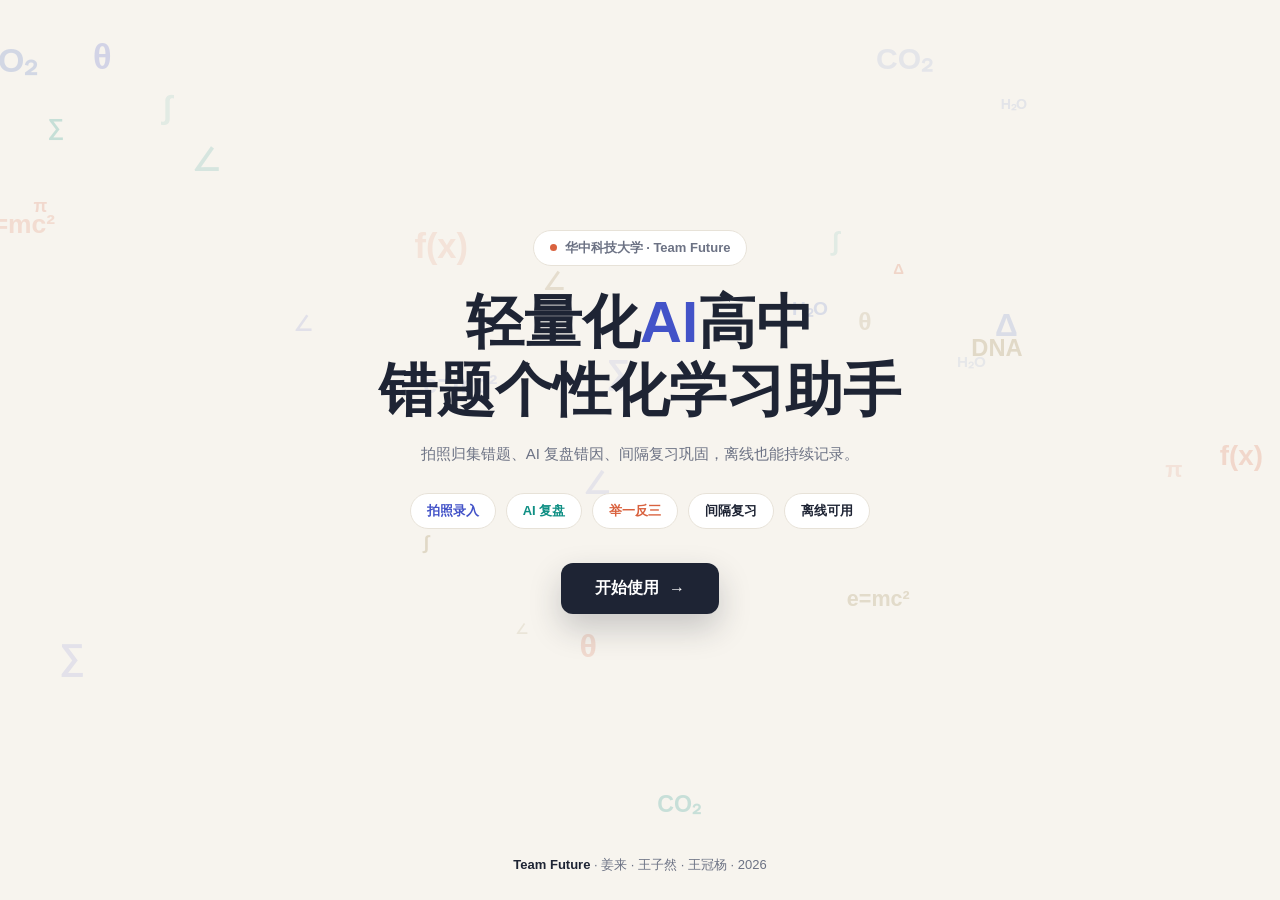
==== commit 2babb6d1: "chore: upgrade to Team Future error collector v3.1 mobile-ready build" ====
--- a/index.html
+++ b/index.html
@@ -2,52 +2,278 @@
 <html lang="zh-CN">
 <head>
 <meta charset="UTF-8">
-<meta name="viewport" content="width=device-width, initial-scale=1.0">
-<meta name="theme-color" content="#f7f8fb">
+<meta name="viewport" content="width=device-width, initial-scale=1.0, viewport-fit=cover">
+<meta name="theme-color" content="#f7f4ee">
+<meta name="description" content="轻量化AI高中错题个性化学习助手 - Team Future">
 <link rel="manifest" href="manifest.json">
-<title>错题复盘助手</title>
+<link rel="icon" href="data:image/svg+xml,%3Csvg xmlns='http://www.w3.org/2000/svg' viewBox='0 0 64 64'%3E%3Crect width='64' height='64' rx='14' fill='%234353c8'/%3E%3Ctext x='32' y='42' font-size='30' text-anchor='middle' fill='white'%3E%E9%94%99%3C/text%3E%3C/svg%3E">
+<title>轻量化AI高中错题个性化学习助手</title>
 <style>
-:root{--bg:#f7f8fb;--card:#fff;--text:#182033;--muted:#768197;--line:#e7eaf0;--blue:#2563eb;--green:#16a34a;--orange:#f59e0b;--red:#ef4444}*{box-sizing:border-box}body{margin:0;background:var(--bg);color:var(--text);font-family:-apple-system,BlinkMacSystemFont,"PingFang SC","Microsoft YaHei",sans-serif}button,input,select,textarea{font:inherit}button{border:0;cursor:pointer}.app{max-width:520px;min-height:100vh;margin:0 auto;padding-bottom:92px}.top{position:sticky;top:0;z-index:5;background:rgba(247,248,251,.92);backdrop-filter:blur(14px);padding:14px 18px;border-bottom:1px solid var(--line);display:flex;align-items:center;justify-content:space-between}.top h1{margin:0;font-size:20px}.net{font-size:12px;color:var(--muted);padding:6px 10px;border-radius:999px;background:#eef1f6}.net.online{color:#087443;background:#e8f8ef}.hero{padding:22px 18px 14px}.hello{font-size:26px;line-height:1.25;margin:0 0 14px}.cameraBtn{width:100%;height:132px;border-radius:24px;background:linear-gradient(135deg,#2563eb,#06b6d4);color:#fff;box-shadow:0 18px 35px rgba(37,99,235,.24);display:flex;flex-direction:column;align-items:center;justify-content:center;gap:10px}.cameraBtn b{font-size:24px}.cameraBtn span{font-size:14px;opacity:.9}.quick{display:grid;grid-template-columns:1fr 1fr;gap:10px;padding:0 18px 14px}.quick button,.btn{border-radius:14px;background:var(--card);color:var(--text);border:1px solid var(--line);padding:13px 12px}.quick button.active,.btn.primary{background:var(--blue);border-color:var(--blue);color:#fff}.page{display:none;padding:0 18px}.page.active{display:block}.card{background:var(--card);border:1px solid var(--line);border-radius:18px;padding:16px;margin-bottom:12px;box-shadow:0 8px 24px rgba(24,32,51,.04)}.row{display:grid;grid-template-columns:repeat(3,1fr);gap:10px}.stat{text-align:center;background:#f4f6fa;border-radius:14px;padding:12px}.stat b{display:block;font-size:22px}.stat span{font-size:12px;color:var(--muted)}.preview{min-height:190px;border:1px dashed #cdd4df;border-radius:18px;background:#f8fafc;display:flex;align-items:center;justify-content:center;text-align:center;color:var(--muted);overflow:hidden}.preview img{width:100%;display:block}.field{margin-top:12px}.field label{display:block;font-size:13px;color:var(--muted);margin-bottom:7px}.field input,.field select,.field textarea{width:100%;border:1px solid var(--line);border-radius:14px;background:#fff;color:var(--text);padding:12px}.field textarea{min-height:104px;resize:vertical}.actions{display:grid;grid-template-columns:1fr 1fr;gap:10px;margin-top:12px}.btn.full{width:100%;margin-top:12px}.btn.green{background:var(--green);border-color:var(--green);color:#fff}.item{background:#fff;border:1px solid var(--line);border-radius:16px;padding:14px;margin-bottom:10px}.item h3{margin:0 0 7px;font-size:16px}.item p{margin:0 0 8px;color:#3b4558;line-height:1.55}.meta,.hint{font-size:12px;color:var(--muted);line-height:1.6}.pill{display:inline-block;margin-right:8px;padding:5px 9px;border-radius:999px;background:#eef1f6;color:#526078;font-size:12px}.analysis{white-space:pre-wrap;line-height:1.75;color:#26344d}.empty{text-align:center;color:var(--muted);padding:34px 12px}.toast{position:fixed;left:50%;top:18px;transform:translateX(-50%);background:#172033;color:#fff;padding:10px 14px;border-radius:12px;opacity:0;pointer-events:none;transition:.2s;z-index:20}.toast.show{opacity:1}.bottom{position:fixed;bottom:0;left:50%;transform:translateX(-50%);width:100%;max-width:520px;background:#fff;border-top:1px solid var(--line);display:grid;grid-template-columns:repeat(3,1fr);gap:8px;padding:10px 12px}.bottom button{padding:10px 4px;border-radius:12px;background:#fff;color:var(--muted)}.bottom button.active{background:#eef4ff;color:var(--blue)}@media(max-width:380px){.row,.quick,.actions{grid-template-columns:1fr}.cameraBtn{height:116px}}
+  :root {
+    --ink: #1e2434;
+    --muted: #6c7284;
+    --paper: #f7f4ee;
+    --card: #ffffff;
+    --line: #e7e2d8;
+    --indigo: #4353c8;
+    --teal: #0f8f84;
+    --coral: #d9623f;
+  }
+
+  * {
+    box-sizing: border-box;
+    margin: 0;
+    padding: 0;
+  }
+
+  html,
+  body {
+    height: 100%;
+  }
+
+  body {
+    font-family: -apple-system, BlinkMacSystemFont, "PingFang SC", "Microsoft YaHei", "Noto Sans SC", sans-serif;
+    background: var(--paper);
+    color: var(--ink);
+    overflow: hidden;
+  }
+
+  #scene {
+    position: fixed;
+    inset: 0;
+    width: 100%;
+    height: 100%;
+    z-index: 0;
+  }
+
+  .page {
+    position: relative;
+    z-index: 1;
+    min-height: 100vh;
+    min-height: 100dvh;
+    display: flex;
+    flex-direction: column;
+    align-items: center;
+    justify-content: center;
+    padding: 32px 20px 88px;
+    text-align: center;
+  }
+
+  .badge {
+    display: inline-flex;
+    align-items: center;
+    gap: 8px;
+    padding: 8px 16px;
+    border-radius: 999px;
+    background: var(--card);
+    border: 1px solid var(--line);
+    color: var(--muted);
+    font-size: 13px;
+    font-weight: 600;
+    margin-bottom: 22px;
+  }
+
+  .badge .dot {
+    width: 7px;
+    height: 7px;
+    border-radius: 50%;
+    background: var(--coral);
+  }
+
+  h1 {
+    font-size: clamp(34px, 8vw, 58px);
+    line-height: 1.18;
+    letter-spacing: 0;
+    max-width: 720px;
+  }
+
+  h1 .ai {
+    color: var(--indigo);
+  }
+
+  .subtitle {
+    margin-top: 16px;
+    max-width: 520px;
+    font-size: 15px;
+    line-height: 1.75;
+    color: var(--muted);
+  }
+
+  .features {
+    display: flex;
+    flex-wrap: wrap;
+    justify-content: center;
+    gap: 10px;
+    margin-top: 26px;
+  }
+
+  .feature {
+    padding: 8px 16px;
+    border-radius: 999px;
+    background: var(--card);
+    border: 1px solid var(--line);
+    font-size: 13px;
+    color: var(--ink);
+    font-weight: 600;
+  }
+
+  .feature:nth-child(1) {
+    color: var(--indigo);
+  }
+
+  .feature:nth-child(2) {
+    color: var(--teal);
+  }
+
+  .feature:nth-child(3) {
+    color: var(--coral);
+  }
+
+  .start-btn {
+    display: inline-flex;
+    align-items: center;
+    gap: 10px;
+    margin-top: 34px;
+    padding: 15px 34px;
+    border-radius: 12px;
+    border: 0;
+    background: var(--ink);
+    color: #fff;
+    font-family: inherit;
+    font-size: 16px;
+    font-weight: 700;
+    cursor: pointer;
+    box-shadow: 0 14px 32px rgba(30, 36, 52, 0.22);
+    transition: transform 0.18s ease, box-shadow 0.18s ease;
+  }
+
+  .start-btn:hover {
+    transform: translateY(-2px);
+    box-shadow: 0 18px 40px rgba(30, 36, 52, 0.28);
+  }
+
+  .start-btn:active {
+    transform: scale(0.97);
+  }
+
+  .footer {
+    position: fixed;
+    bottom: 26px;
+    left: 0;
+    right: 0;
+    z-index: 1;
+    text-align: center;
+    font-size: 13px;
+    color: var(--muted);
+  }
+
+  .footer b {
+    color: var(--ink);
+  }
+
+  @media (max-width: 480px) {
+    .page {
+      padding-top: 40px;
+    }
+
+    h1 {
+      font-size: 34px;
+    }
+
+    .subtitle {
+      font-size: 14px;
+    }
+
+    .features {
+      gap: 8px;
+    }
+  }
 </style>
 </head>
 <body>
-<div class="toast" id="toast"></div>
-<div class="app">
-<header class="top"><h1>错题复盘助手</h1><span id="netState" class="net">检测中</span></header>
-<section class="hero">
-  <h2 class="hello">今天要记录哪道错题？</h2>
-  <button class="cameraBtn" onclick="startCapture()"><b>拍照识别错题</b><span>拍照、上传、保存，一步开始</span></button>
-</section>
-<div class="quick"><button onclick="showPage('book')">错题本</button><button onclick="showPage('review')">AI 复盘</button></div>
-<main>
-<section class="page active" id="home"><div class="card"><div class="row"><div class="stat"><b id="totalCount">0</b><span>错题</span></div><div class="stat"><b id="pendingCount">0</b><span>待复盘</span></div><div class="stat"><b id="weakCount">0</b><span>知识点</span></div></div></div><div class="card"><p class="hint">错题会先保存在本机。没有网络时可以继续记录，有网络时再做 AI 分析和类似题训练。</p></div></section>
-<section class="page" id="capture"><div class="card"><div class="preview" id="imagePreview">点击上方“拍照识别错题”选择图片</div><input id="fileInput" type="file" accept="image/*" capture="environment" hidden><div class="actions"><button class="btn primary" onclick="pickImage()">重新拍照</button><button class="btn" onclick="offlineRecognize()">识别文字</button></div></div><div class="card"><div class="field"><label>题目文字</label><textarea id="questionText" placeholder="识别结果会出现在这里，也可以手动输入"></textarea></div><div class="field"><label>学科</label><select id="subject"><option>数学</option><option>语文</option><option>英语</option><option>物理</option><option>化学</option><option>生物</option><option>历史</option><option>政治</option><option>地理</option></select></div><div class="field"><label>知识点或错因</label><input id="topic" placeholder="例如：函数单调性、审题不清"></div><button class="btn green full" onclick="saveMistake()">保存错题</button></div></section>
-<section class="page" id="book"><div id="mistakeList"></div></section>
-<section class="page" id="review"><div id="reviewList"></div><div class="card" id="analysisBox" style="display:none"><h3>复盘结果</h3><div class="analysis" id="analysisText"></div></div></section>
-</main>
-<nav class="bottom"><button class="nav active" data-page="home">首页</button><button class="nav" data-page="capture">录入</button><button class="nav" data-page="book">错题本</button></nav>
+<canvas id="scene"></canvas>
+
+<div class="page">
+  <div class="badge">
+    <span class="dot"></span>
+    华中科技大学 · Team Future
+  </div>
+  <h1>轻量化<span class="ai">AI</span>高中<br>错题个性化学习助手</h1>
+  <p class="subtitle">拍照归集错题、AI 复盘错因、间隔复习巩固，离线也能持续记录。</p>
+  <div class="features">
+    <span class="feature">拍照录入</span>
+    <span class="feature">AI 复盘</span>
+    <span class="feature">举一反三</span>
+    <span class="feature">间隔复习</span>
+    <span class="feature">离线可用</span>
+  </div>
+  <button class="start-btn" onclick="enterApp()">
+    开始使用
+    <span>→</span>
+  </button>
 </div>
+
+<div class="footer">
+  <b>Team Future</b> · 姜来 · 王子然 · 王冠杨 · 2026
+</div>
+
 <script>
-const STORAGE_KEY='offline-ai-error-collector-v2';let imageData='';let mistakes=[];
-function load(){try{mistakes=JSON.parse(localStorage.getItem(STORAGE_KEY)||'[]')}catch{mistakes=[]}render()}
-function persist(){localStorage.setItem(STORAGE_KEY,JSON.stringify(mistakes))}
-function toast(msg){const el=document.getElementById('toast');el.textContent=msg;el.classList.add('show');setTimeout(()=>el.classList.remove('show'),2000)}
-function showPage(id){document.querySelectorAll('.page').forEach(p=>p.classList.toggle('active',p.id===id));document.querySelectorAll('.nav').forEach(t=>t.classList.toggle('active',t.dataset.page===id));if(id==='book'||id==='review')render();window.scrollTo({top:0,behavior:'smooth'})}
-document.querySelectorAll('.nav').forEach(btn=>btn.addEventListener('click',()=>showPage(btn.dataset.page)));
-function updateNet(){const el=document.getElementById('netState');el.textContent=navigator.onLine?'在线':'离线可记';el.classList.toggle('online',navigator.onLine)}
-window.addEventListener('online',updateNet);window.addEventListener('offline',updateNet);
-function startCapture(){showPage('capture');setTimeout(pickImage,120)}
-function pickImage(){document.getElementById('fileInput').click()}
-document.getElementById('fileInput').addEventListener('change',e=>{const f=e.target.files[0];if(!f)return;const reader=new FileReader();reader.onload=()=>{imageData=reader.result;document.getElementById('imagePreview').innerHTML='<img alt="错题图片" src="'+imageData+'">';offlineRecognize()};reader.readAsDataURL(f);e.target.value=''});
-function offlineRecognize(){const text=document.getElementById('questionText');if(!imageData){toast('请先拍照或上传图片');return}if(text.value.trim()){toast('可以修改后保存');return}text.value='请在这里校正题目文字。下一步可接入 OCR 自动识别。';toast('图片已保存，请校正文字')}
-function guessSubject(q){const rules={数学:/函数|方程|几何|导数|概率|数列|三角|向量|不等式|x|y/i,物理:/速度|加速度|电场|磁场|牛顿|动量|电路|压强/i,化学:/离子|反应|溶液|摩尔|氧化|还原|元素|分子/i,生物:/细胞|基因|遗传|光合|生态|DNA|RNA/i,英语:/grammar|read|write|translate|vocabulary|cloze/i,语文:/文言|阅读|作文|修辞|成语|病句/i};for(const k in rules){if(rules[k].test(q))return k}return document.getElementById('subject').value}
-function saveMistake(){const q=document.getElementById('questionText').value.trim();if(!q){toast('请输入题目文字');return}const item={id:Date.now(),question:q,subject:guessSubject(q),topic:document.getElementById('topic').value.trim()||'待归类',image:imageData,createdAt:new Date().toLocaleString('zh-CN'),analysis:''};mistakes.unshift(item);persist();imageData='';document.getElementById('imagePreview').innerHTML='点击上方“拍照识别错题”选择图片';document.getElementById('questionText').value='';document.getElementById('topic').value='';toast('已保存');showPage('book')}
-function render(){document.getElementById('totalCount').textContent=mistakes.length;document.getElementById('pendingCount').textContent=mistakes.filter(m=>!m.analysis).length;document.getElementById('weakCount').textContent=new Set(mistakes.map(m=>m.topic)).size;const list=document.getElementById('mistakeList');const review=document.getElementById('reviewList');if(!mistakes.length){list.innerHTML='<div class="empty">还没有错题，点上方拍照开始。</div>';review.innerHTML='<div class="empty">保存错题后，就可以在这里复盘。</div>';return}list.innerHTML=mistakes.map(m=>'<article class="item"><h3>'+esc(m.subject)+' · '+esc(m.topic)+'</h3><p>'+esc(short(m.question,90))+'</p><div class="meta">'+m.createdAt+(m.analysis?' · 已复盘':' · 待复盘')+'</div><span class="pill" onclick="analyze('+m.id+')">复盘</span><span class="pill" onclick="removeMistake('+m.id+')">删除</span></article>').join('');review.innerHTML=mistakes.map(m=>'<article class="item"><h3>'+esc(m.subject)+' · '+esc(m.topic)+'</h3><p>'+esc(short(m.question,70))+'</p><button class="btn primary full" onclick="analyze('+m.id+')">生成解析和类似题</button></article>').join('')}
-function analyze(id){const m=mistakes.find(x=>x.id===id);if(!m)return;const similar=makeSimilar(m);const result='错因分析\n重点检查：'+m.topic+'。先找题干条件，再对应公式或方法，最后检查范围、单位和步骤。\n\n解题建议\n1. 圈出已知条件和要求。\n2. 写出对应知识点。\n3. 分步计算，不跳步骤。\n\n类似题\n'+similar.map((s,i)=>(i+1)+'. '+s).join('\n')+'\n\n复习安排\n今天订正，明天做类似题，三天后再回看。';m.analysis=result;persist();document.getElementById('analysisText').textContent=result;document.getElementById('analysisBox').style.display='block';showPage('review');render();toast('已生成复盘')}
-function makeSimilar(m){if(m.subject==='数学')return ['已知函数 f(x)=x^2-2x，求单调区间。','解方程 x^2-5x+6=0。','数列 a(n+1)=a(n)+3，求第 10 项。'];if(m.subject==='物理')return ['已知初速度和加速度，求 5 秒后的速度。','分析斜面上物体受力。','已知电压和电阻，求电流。'];if(m.subject==='英语')return ['根据上下文判断作者观点。','选择正确时态完成句子。','猜测划线单词含义。'];return ['提取题干关键信息并写出思路。','改变一个条件后重新求解。','说明最容易出错的一步。']}
-function removeMistake(id){mistakes=mistakes.filter(m=>m.id!==id);persist();render();toast('已删除')}
-function short(s,n){return s.length>n?s.slice(0,n)+'...':s}function esc(s){return String(s||'').replace(/[&<>"]/g,c=>({'&':'&amp;','<':'&lt;','>':'&gt;','"':'&quot;'}[c]))}
-if('serviceWorker'in navigator){navigator.serviceWorker.register('sw.js').catch(()=>{})}updateNet();load();
+  const canvas = document.getElementById('scene');
+  const ctx = canvas.getContext('2d');
+  const symbols = ['∑', '∫', 'π', '∞', 'f(x)', 'H₂O', 'DNA', '∠', '√', 'Δ', 'e=mc²', 'θ', 'dy/dx', 'CO₂'];
+  const colors = ['#4353c8', '#0f8f84', '#d9623f', '#8b6f2e', '#5470c6'];
+  let particles = [];
+
+  function resize() {
+    canvas.width = window.innerWidth;
+    canvas.height = window.innerHeight;
+  }
+
+  function makeParticle() {
+    return {
+      x: Math.random() * canvas.width,
+      y: Math.random() * canvas.height,
+      vx: (Math.random() - 0.5) * 0.35,
+      vy: (Math.random() - 0.5) * 0.35,
+      size: 14 + Math.random() * 22,
+      opacity: 0.08 + Math.random() * 0.14,
+      color: colors[Math.floor(Math.random() * colors.length)],
+      symbol: symbols[Math.floor(Math.random() * symbols.length)]
+    };
+  }
+
+  function init() {
+    resize();
+    const count = Math.min(34, Math.floor(canvas.width * canvas.height / 36000));
+    particles = Array.from({ length: count }, makeParticle);
+  }
+
+  function draw() {
+    ctx.clearRect(0, 0, canvas.width, canvas.height);
+    for (const p of particles) {
+      p.x += p.vx;
+      p.y += p.vy;
+      if (p.x < -40) p.x = canvas.width + 40;
+      if (p.x > canvas.width + 40) p.x = -40;
+      if (p.y < -40) p.y = canvas.height + 40;
+      if (p.y > canvas.height + 40) p.y = -40;
+      ctx.globalAlpha = p.opacity;
+      ctx.fillStyle = p.color;
+      ctx.font = `600 ${p.size}px -apple-system, "Microsoft YaHei", sans-serif`;
+      ctx.textAlign = 'center';
+      ctx.fillText(p.symbol, p.x, p.y);
+    }
+    ctx.globalAlpha = 1;
+    requestAnimationFrame(draw);
+  }
+
+  window.addEventListener('resize', init);
+  init();
+  draw();
+
+  function enterApp() {
+    window.location.href = 'app.html';
+  }
 </script>
 </body>
 </html>
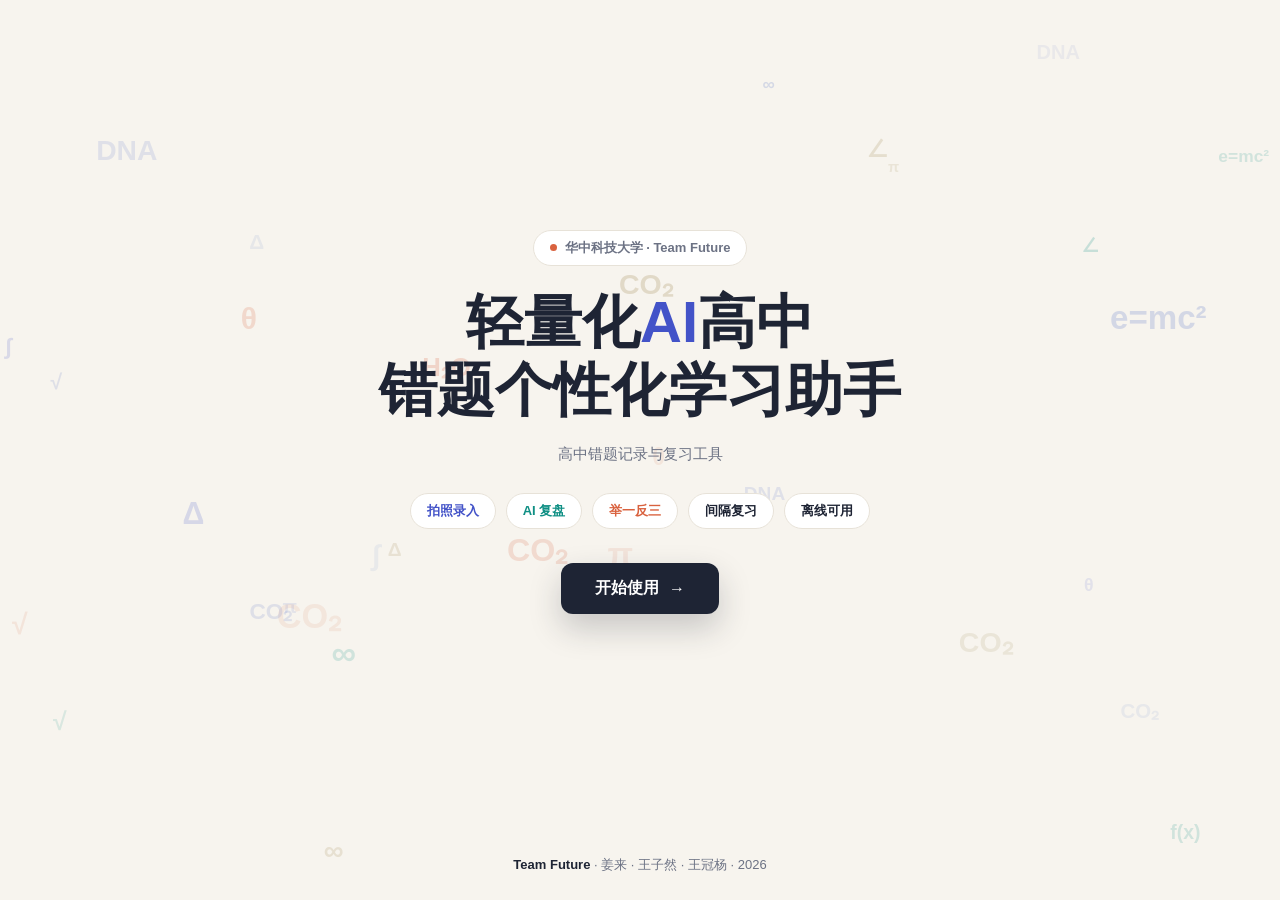
==== commit e552dbc1: "chore: upgrade to Team Future error collector v3.1 mobile-ready build" ====
--- a/index.html
+++ b/index.html
@@ -199,7 +199,7 @@
     华中科技大学 · Team Future
   </div>
   <h1>轻量化<span class="ai">AI</span>高中<br>错题个性化学习助手</h1>
-  <p class="subtitle">拍照归集错题、AI 复盘错因、间隔复习巩固，离线也能持续记录。</p>
+  <p class="subtitle">高中错题记录与复习工具</p>
   <div class="features">
     <span class="feature">拍照录入</span>
     <span class="feature">AI 复盘</span>
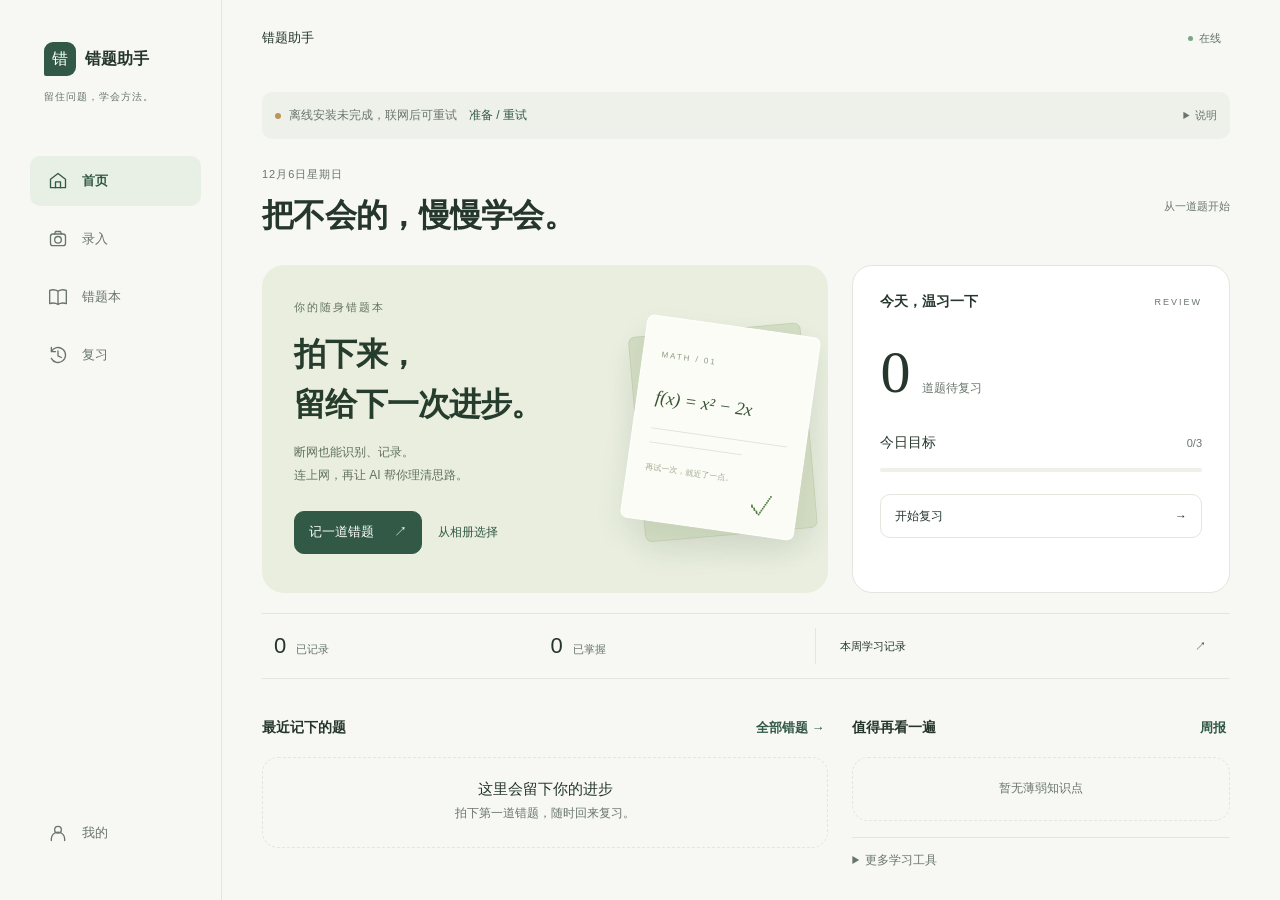
==== commit 82aaf41f: "fix: open the app directly from the website root" ====
--- a/index.html
+++ b/index.html
@@ -1,6 +1,8 @@
 <!DOCTYPE html>
 <html lang="zh-CN">
 <head>
+<meta http-equiv="refresh" content="0; url=./app.html">
+<script>window.location.replace('./app.html' + window.location.search + window.location.hash);</script>
 <meta charset="UTF-8">
 <meta name="viewport" content="width=device-width, initial-scale=1.0, viewport-fit=cover">
 <meta name="theme-color" content="#f7f4ee">
